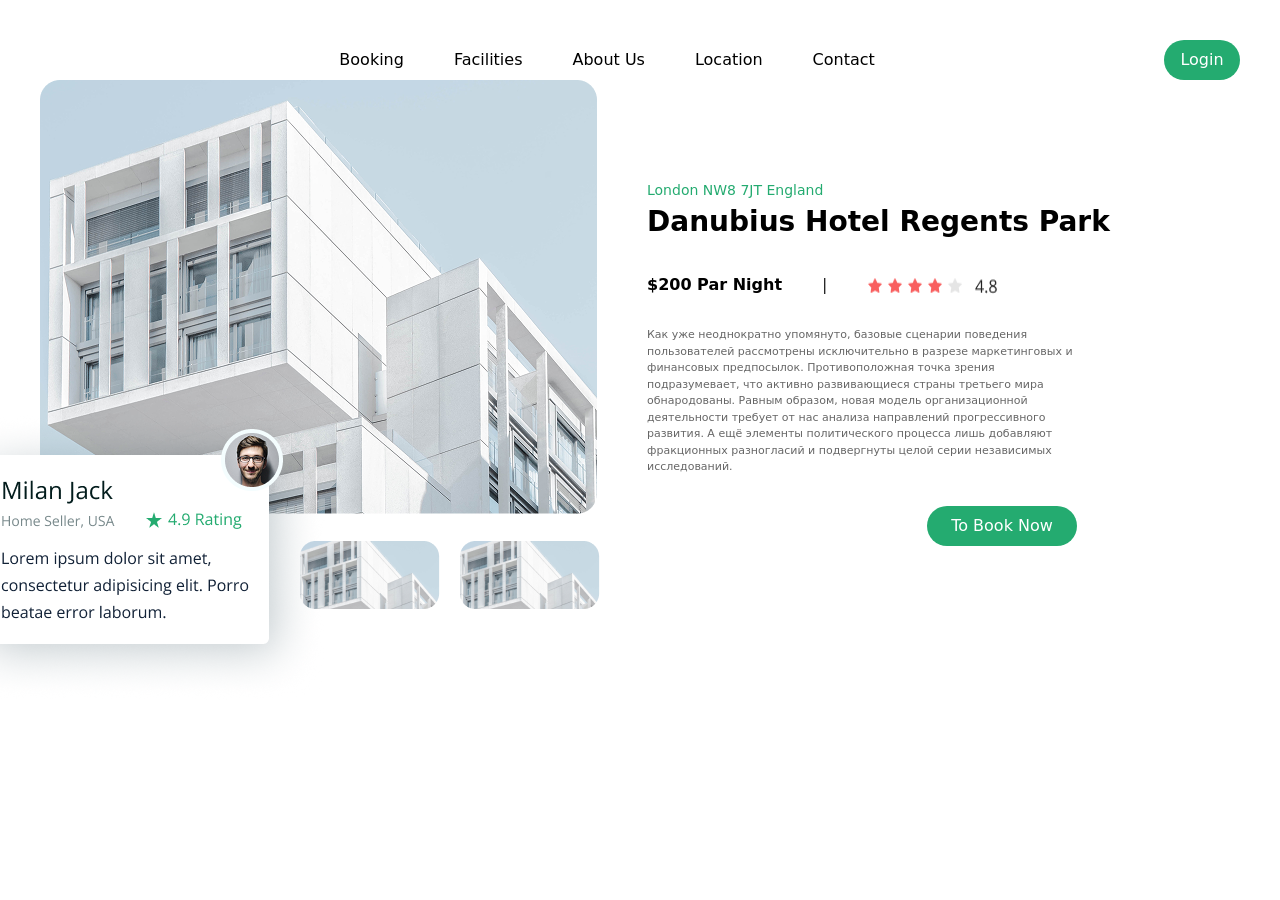
==== src/page2.html @ 067c85e8 "section1 page2" ====
<!DOCTYPE html>
<html lang="en">

<head>
    <meta charset="UTF-8">
    <link rel="stylesheet" href="./output.css">
    <meta name="viewport" content="width=device-width, initial-scale=1.0">
    <title>Document</title>
</head>

<body>
    <header class="">
        <div class="h-[40px] w-full mt-[40px] flex max-w-[1200px] justify-between m-auto flex-row items-center">
            <p class="text-transparent">1</p>
            <div class="flex flex-row text-[16px] gap-[50px] ">
                <p>Booking</p>
                <p>Facilities</p>
                <p>About Us</p>
                <p>Location</p>
                <p>Contact</p>

            </div>
            <a href="./src/page2.html">
                <button class="w-[76px] h-[40px] bg-[#24AB70] rounded-3xl text-[white]">Login</button>
            </a>
        </div>
    </header>
    <section>
        <div class="flex max-w-[1200px] m-auto h-[656px]  flex-row">
            <div>
                <img src="../image (31).png" class="w-[557px] h-[434px]" alt="">
                <img src="../Group 11211.png" class="relative top-[-100px] left-[-100px]"  alt="">
                <div class="flex flex-row gap-[20px] relative top-[-260px] left-[260px]">
                    <img src="../Mask group.png" alt="">
                    <img src="../Mask group.png" alt="">
                </div>
            </div>
            <aside class="flex flex-col pl-[50px] gap-[30px]  ">
                <div>
                    <p class="text-[#24AB70] text-[14px] pt-[100px]">London NW8 7JT England</p>
                    <h1 class="text-[28px] font-semibold">Danubius Hotel Regents Park</h1>
                </div>
                <div class="flex flex-row gap-[40px]">
                    <p class="font-bold ">$200 Par Night</p>
                    <div class="text-[#222]">|</div>
                    <img src="../Group 10.png" class="w-[131px] h-[20px] mt-[3px]" alt="">
                </div>
                <p class="text-[11px] w-[441px] text-[#666]">Как уже неоднократно упомянуто, базовые сценарии поведения
                    пользователей рассмотрены исключительно в разрезе маркетинговых и финансовых предпосылок.
                    Противоположная точка зрения подразумевает, что активно развивающиеся страны третьего мира
                    обнародованы. Равным образом, новая модель организационной деятельности требует от нас анализа
                    направлений прогрессивного развития. А ещё элементы политического процесса лишь добавляют
                    фракционных разногласий и подвергнуты целой серии независимых исследований.</p>
                <button class="w-[150px] h-[40px] ml-[280px] bg-[#24AB70] text-[white] rounded-3xl">To Book Now</button>
            </aside>
        </div>
    </section>
</body>

</html>
---- src/output.css ----
/*! tailwindcss v4.2.4 | MIT License | https://tailwindcss.com */
@layer properties;
@layer theme, base, components, utilities;
@layer theme {
  :root, :host {
    --font-sans: ui-sans-serif, system-ui, sans-serif, "Apple Color Emoji",
      "Segoe UI Emoji", "Segoe UI Symbol", "Noto Color Emoji";
    --font-mono: ui-monospace, SFMono-Regular, Menlo, Monaco, Consolas, "Liberation Mono",
      "Courier New", monospace;
    --color-white: #fff;
    --font-weight-semibold: 600;
    --font-weight-bold: 700;
    --radius-2xl: 1rem;
    --radius-3xl: 1.5rem;
    --radius-4xl: 2rem;
    --default-font-family: var(--font-sans);
    --default-mono-font-family: var(--font-mono);
  }
}
@layer base {
  *, ::after, ::before, ::backdrop, ::file-selector-button {
    box-sizing: border-box;
    margin: 0;
    padding: 0;
    border: 0 solid;
  }
  html, :host {
    line-height: 1.5;
    -webkit-text-size-adjust: 100%;
    tab-size: 4;
    font-family: var(--default-font-family, ui-sans-serif, system-ui, sans-serif, "Apple Color Emoji", "Segoe UI Emoji", "Segoe UI Symbol", "Noto Color Emoji");
    font-feature-settings: var(--default-font-feature-settings, normal);
    font-variation-settings: var(--default-font-variation-settings, normal);
    -webkit-tap-highlight-color: transparent;
  }
  hr {
    height: 0;
    color: inherit;
    border-top-width: 1px;
  }
  abbr:where([title]) {
    -webkit-text-decoration: underline dotted;
    text-decoration: underline dotted;
  }
  h1, h2, h3, h4, h5, h6 {
    font-size: inherit;
    font-weight: inherit;
  }
  a {
    color: inherit;
    -webkit-text-decoration: inherit;
    text-decoration: inherit;
  }
  b, strong {
    font-weight: bolder;
  }
  code, kbd, samp, pre {
    font-family: var(--default-mono-font-family, ui-monospace, SFMono-Regular, Menlo, Monaco, Consolas, "Liberation Mono", "Courier New", monospace);
    font-feature-settings: var(--default-mono-font-feature-settings, normal);
    font-variation-settings: var(--default-mono-font-variation-settings, normal);
    font-size: 1em;
  }
  small {
    font-size: 80%;
  }
  sub, sup {
    font-size: 75%;
    line-height: 0;
    position: relative;
    vertical-align: baseline;
  }
  sub {
    bottom: -0.25em;
  }
  sup {
    top: -0.5em;
  }
  table {
    text-indent: 0;
    border-color: inherit;
    border-collapse: collapse;
  }
  :-moz-focusring {
    outline: auto;
  }
  progress {
    vertical-align: baseline;
  }
  summary {
    display: list-item;
  }
  ol, ul, menu {
    list-style: none;
  }
  img, svg, video, canvas, audio, iframe, embed, object {
    display: block;
    vertical-align: middle;
  }
  img, video {
    max-width: 100%;
    height: auto;
  }
  button, input, select, optgroup, textarea, ::file-selector-button {
    font: inherit;
    font-feature-settings: inherit;
    font-variation-settings: inherit;
    letter-spacing: inherit;
    color: inherit;
    border-radius: 0;
    background-color: transparent;
    opacity: 1;
  }
  :where(select:is([multiple], [size])) optgroup {
    font-weight: bolder;
  }
  :where(select:is([multiple], [size])) optgroup option {
    padding-inline-start: 20px;
  }
  ::file-selector-button {
    margin-inline-end: 4px;
  }
  ::placeholder {
    opacity: 1;
  }
  @supports (not (-webkit-appearance: -apple-pay-button))  or (contain-intrinsic-size: 1px) {
    ::placeholder {
      color: currentcolor;
      @supports (color: color-mix(in lab, red, red)) {
        color: color-mix(in oklab, currentcolor 50%, transparent);
      }
    }
  }
  textarea {
    resize: vertical;
  }
  ::-webkit-search-decoration {
    -webkit-appearance: none;
  }
  ::-webkit-date-and-time-value {
    min-height: 1lh;
    text-align: inherit;
  }
  ::-webkit-datetime-edit {
    display: inline-flex;
  }
  ::-webkit-datetime-edit-fields-wrapper {
    padding: 0;
  }
  ::-webkit-datetime-edit, ::-webkit-datetime-edit-year-field, ::-webkit-datetime-edit-month-field, ::-webkit-datetime-edit-day-field, ::-webkit-datetime-edit-hour-field, ::-webkit-datetime-edit-minute-field, ::-webkit-datetime-edit-second-field, ::-webkit-datetime-edit-millisecond-field, ::-webkit-datetime-edit-meridiem-field {
    padding-block: 0;
  }
  ::-webkit-calendar-picker-indicator {
    line-height: 1;
  }
  :-moz-ui-invalid {
    box-shadow: none;
  }
  button, input:where([type="button"], [type="reset"], [type="submit"]), ::file-selector-button {
    appearance: button;
  }
  ::-webkit-inner-spin-button, ::-webkit-outer-spin-button {
    height: auto;
  }
  [hidden]:where(:not([hidden="until-found"])) {
    display: none !important;
  }
}
@layer utilities {
  .relative {
    position: relative;
  }
  .top-\[-00px\] {
    top: -00px;
  }
  .top-\[-100px\] {
    top: -100px;
  }
  .top-\[-260px\] {
    top: -260px;
  }
  .top-\[20px\] {
    top: 20px;
  }
  .top-\[50px\] {
    top: 50px;
  }
  .top-\[100px\] {
    top: 100px;
  }
  .top-\[250px\] {
    top: 250px;
  }
  .top-\[265px\] {
    top: 265px;
  }
  .top-\[270px\] {
    top: 270px;
  }
  .top-\[300px\] {
    top: 300px;
  }
  .top-\[500px\] {
    top: 500px;
  }
  .top-\[580px\] {
    top: 580px;
  }
  .top-\[600px\] {
    top: 600px;
  }
  .left-\[-100px\] {
    left: -100px;
  }
  .left-\[-400px\] {
    left: -400px;
  }
  .left-\[-420px\] {
    left: -420px;
  }
  .left-\[-\] {
    left: -;
  }
  .left-\[100px\] {
    left: 100px;
  }
  .left-\[110px\] {
    left: 110px;
  }
  .left-\[140px\] {
    left: 140px;
  }
  .left-\[200px\] {
    left: 200px;
  }
  .left-\[260px\] {
    left: 260px;
  }
  .left-\[280px\] {
    left: 280px;
  }
  .left-\[x\] {
    left: x;
  }
  .m-auto {
    margin: auto;
  }
  .mt-\[3px\] {
    margin-top: 3px;
  }
  .mt-\[5px\] {
    margin-top: 5px;
  }
  .mt-\[15px\] {
    margin-top: 15px;
  }
  .mt-\[40px\] {
    margin-top: 40px;
  }
  .mt-\[50px\] {
    margin-top: 50px;
  }
  .mt-\[70px\] {
    margin-top: 70px;
  }
  .mt-\[100px\] {
    margin-top: 100px;
  }
  .mt-\[150px\] {
    margin-top: 150px;
  }
  .mr-\[500px\] {
    margin-right: 500px;
  }
  .mr-\[900px\] {
    margin-right: 900px;
  }
  .mb-\[50px\] {
    margin-bottom: 50px;
  }
  .mb-\[100px\] {
    margin-bottom: 100px;
  }
  .ml-\[10px\] {
    margin-left: 10px;
  }
  .ml-\[15px\] {
    margin-left: 15px;
  }
  .ml-\[20px\] {
    margin-left: 20px;
  }
  .ml-\[40px\] {
    margin-left: 40px;
  }
  .ml-\[50px\] {
    margin-left: 50px;
  }
  .ml-\[100px\] {
    margin-left: 100px;
  }
  .ml-\[200px\] {
    margin-left: 200px;
  }
  .ml-\[250px\] {
    margin-left: 250px;
  }
  .ml-\[280px\] {
    margin-left: 280px;
  }
  .ml-\[500px\] {
    margin-left: 500px;
  }
  .ml-\[550px\] {
    margin-left: 550px;
  }
  .ml-\[600px\] {
    margin-left: 600px;
  }
  .ml-\[630px\] {
    margin-left: 630px;
  }
  .ml-\[650px\] {
    margin-left: 650px;
  }
  .ml-\[900px\] {
    margin-left: 900px;
  }
  .flex {
    display: flex;
  }
  .table {
    display: table;
  }
  .h-\[0px\] {
    height: 0px;
  }
  .h-\[4\] {
    height: 4;
  }
  .h-\[10px\] {
    height: 10px;
  }
  .h-\[16px\] {
    height: 16px;
  }
  .h-\[18px\] {
    height: 18px;
  }
  .h-\[20px\] {
    height: 20px;
  }
  .h-\[30px\] {
    height: 30px;
  }
  .h-\[40px\] {
    height: 40px;
  }
  .h-\[56\] {
    height: 56;
  }
  .h-\[56px\] {
    height: 56px;
  }
  .h-\[100px\] {
    height: 100px;
  }
  .h-\[120px\] {
    height: 120px;
  }
  .h-\[150px\] {
    height: 150px;
  }
  .h-\[173px\] {
    height: 173px;
  }
  .h-\[193px\] {
    height: 193px;
  }
  .h-\[208px\] {
    height: 208px;
  }
  .h-\[310\] {
    height: 310;
  }
  .h-\[310px\] {
    height: 310px;
  }
  .h-\[400\] {
    height: 400;
  }
  .h-\[400px\] {
    height: 400px;
  }
  .h-\[410px\] {
    height: 410px;
  }
  .h-\[434px\] {
    height: 434px;
  }
  .h-\[460px\] {
    height: 460px;
  }
  .h-\[470px\] {
    height: 470px;
  }
  .h-\[480px\] {
    height: 480px;
  }
  .h-\[520px\] {
    height: 520px;
  }
  .h-\[656px\] {
    height: 656px;
  }
  .h-\[677px\] {
    height: 677px;
  }
  .w-\[0px\] {
    width: 0px;
  }
  .w-\[8px\] {
    width: 8px;
  }
  .w-\[30px\] {
    width: 30px;
  }
  .w-\[76px\] {
    width: 76px;
  }
  .w-\[109px\] {
    width: 109px;
  }
  .w-\[131px\] {
    width: 131px;
  }
  .w-\[150px\] {
    width: 150px;
  }
  .w-\[164\] {
    width: 164;
  }
  .w-\[164px\] {
    width: 164px;
  }
  .w-\[167px\] {
    width: 167px;
  }
  .w-\[173px\] {
    width: 173px;
  }
  .w-\[193px\] {
    width: 193px;
  }
  .w-\[194px\] {
    width: 194px;
  }
  .w-\[200px\] {
    width: 200px;
  }
  .w-\[250px\] {
    width: 250px;
  }
  .w-\[264px\] {
    width: 264px;
  }
  .w-\[300px\] {
    width: 300px;
  }
  .w-\[310px\] {
    width: 310px;
  }
  .w-\[370px\] {
    width: 370px;
  }
  .w-\[380px\] {
    width: 380px;
  }
  .w-\[390px\] {
    width: 390px;
  }
  .w-\[400px\] {
    width: 400px;
  }
  .w-\[409px\] {
    width: 409px;
  }
  .w-\[411px\] {
    width: 411px;
  }
  .w-\[441px\] {
    width: 441px;
  }
  .w-\[497px\] {
    width: 497px;
  }
  .w-\[515px\] {
    width: 515px;
  }
  .w-\[540px\] {
    width: 540px;
  }
  .w-\[557px\] {
    width: 557px;
  }
  .w-\[628px\] {
    width: 628px;
  }
  .w-\[1000px\] {
    width: 1000px;
  }
  .w-\[1062\] {
    width: 1062;
  }
  .w-\[1062px\] {
    width: 1062px;
  }
  .w-\[full\] {
    width: full;
  }
  .w-\[v\] {
    width: v;
  }
  .w-full {
    width: 100%;
  }
  .max-w-\[1200px\] {
    max-width: 1200px;
  }
  .border-collapse {
    border-collapse: collapse;
  }
  .resize {
    resize: both;
  }
  .flex-col {
    flex-direction: column;
  }
  .flex-row {
    flex-direction: row;
  }
  .items-center {
    align-items: center;
  }
  .justify-between {
    justify-content: space-between;
  }
  .justify-center {
    justify-content: center;
  }
  .justify-end {
    justify-content: flex-end;
  }
  .gap-\[8px\] {
    gap: 8px;
  }
  .gap-\[10px\] {
    gap: 10px;
  }
  .gap-\[15px\] {
    gap: 15px;
  }
  .gap-\[20p\] {
    gap: 20p;
  }
  .gap-\[20px\] {
    gap: 20px;
  }
  .gap-\[25px\] {
    gap: 25px;
  }
  .gap-\[30px\] {
    gap: 30px;
  }
  .gap-\[40px\] {
    gap: 40px;
  }
  .gap-\[50px\] {
    gap: 50px;
  }
  .gap-\[100px\] {
    gap: 100px;
  }
  .rounded {
    border-radius: 0.25rem;
  }
  .rounded-2xl {
    border-radius: var(--radius-2xl);
  }
  .rounded-3xl {
    border-radius: var(--radius-3xl);
  }
  .rounded-4xl {
    border-radius: var(--radius-4xl);
  }
  .rounded-\[5px\] {
    border-radius: 5px;
  }
  .rounded-\[10px\] {
    border-radius: 10px;
  }
  .rounded-\[16px\] {
    border-radius: 16px;
  }
  .rounded-\[tl\] {
    border-radius: tl;
  }
  .rounded-tl-2xl {
    border-top-left-radius: var(--radius-2xl);
  }
  .rounded-tl-\[50px\] {
    border-top-left-radius: 50px;
  }
  .rounded-tr-2xl {
    border-top-right-radius: var(--radius-2xl);
  }
  .rounded-br-2xl {
    border-bottom-right-radius: var(--radius-2xl);
  }
  .border {
    border-style: var(--tw-border-style);
    border-width: 1px;
  }
  .border-none {
    --tw-border-style: none;
    border-style: none;
  }
  .border-solid {
    --tw-border-style: solid;
    border-style: solid;
  }
  .border-\[gray\] {
    border-color: gray;
  }
  .bg-\[\#007BFF\] {
    background-color: #007BFF;
  }
  .bg-\[\#8cddba\] {
    background-color: #8cddba;
  }
  .bg-\[\#24AB70\] {
    background-color: #24AB70;
  }
  .bg-\[\#24AB700A\] {
    background-color: #24AB700A;
  }
  .bg-\[\#51c291\] {
    background-color: #51c291;
  }
  .bg-\[\#DDDDDD\] {
    background-color: #DDDDDD;
  }
  .bg-\[\#F4FBF8\] {
    background-color: #F4FBF8;
  }
  .bg-\[\#FAFAFA\] {
    background-color: #FAFAFA;
  }
  .bg-\[black\] {
    background-color: black;
  }
  .bg-\[blue\] {
    background-color: blue;
  }
  .bg-\[u\] {
    background-color: u;
  }
  .bg-\[url\] {
    background-color: url;
  }
  .bg-\[url\(\'\.\.\/\.png\'\)\] {
    background-image: url('../.png');
  }
  .bg-\[url\(\'\.\.\/2\.png\'\)\] {
    background-image: url('../2.png');
  }
  .bg-\[url\(\'\.\.\/image24\.png\'\)\] {
    background-image: url('../image24.png');
  }
  .bg-\[url\(\'\.\.png\'\)\] {
    background-image: url('..png');
  }
  .bg-\[url\(\'\.\/\'\)\] {
    background-image: url('./');
  }
  .bg-\[url\(\'\.\/Image\(24\)\.png\'\)\] {
    background-image: url('./Image(24).png');
  }
  .bg-\[url\(\'\.\/Image24\)\.png\'\)\] {
    background-image: url('./Image24).png');
  }
  .bg-\[url\(\'\.\/background\.jpg\'\)\] {
    background-image: url('./background.jpg');
  }
  .bg-\[url\(\'\.\/image24\)\.png\'\)\] {
    background-image: url('./image24).png');
  }
  .bg-\[url\(\'\.\/image24\.png\'\)\] {
    background-image: url('./image24.png');
  }
  .bg-\[url\(\'image24\.png\'\)\] {
    background-image: url('image24.png');
  }
  .bg-contain {
    background-size: contain;
  }
  .bg-cover {
    background-size: cover;
  }
  .bg-left {
    background-position: left;
  }
  .bg-right {
    background-position: right;
  }
  .bg-no-repeat {
    background-repeat: no-repeat;
  }
  .px-\[20px\] {
    padding-inline: 20px;
  }
  .py-\[10px\] {
    padding-block: 10px;
  }
  .pt-\[40px\] {
    padding-top: 40px;
  }
  .pt-\[50px\] {
    padding-top: 50px;
  }
  .pt-\[100px\] {
    padding-top: 100px;
  }
  .pr-\[900px\] {
    padding-right: 900px;
  }
  .pb-\[100px\] {
    padding-bottom: 100px;
  }
  .pl-\[50px\] {
    padding-left: 50px;
  }
  .text-\[11px\] {
    font-size: 11px;
  }
  .text-\[12px\] {
    font-size: 12px;
  }
  .text-\[14px\] {
    font-size: 14px;
  }
  .text-\[16px\] {
    font-size: 16px;
  }
  .text-\[18px\] {
    font-size: 18px;
  }
  .text-\[20px\] {
    font-size: 20px;
  }
  .text-\[24px\] {
    font-size: 24px;
  }
  .text-\[28px\] {
    font-size: 28px;
  }
  .text-\[40px\] {
    font-size: 40px;
  }
  .text-\[54px\] {
    font-size: 54px;
  }
  .text-\[59px\] {
    font-size: 59px;
  }
  .text-\[60px\] {
    font-size: 60px;
  }
  .text-\[64px\] {
    font-size: 64px;
  }
  .text-\[65px\] {
    font-size: 65px;
  }
  .font-bold {
    --tw-font-weight: var(--font-weight-bold);
    font-weight: var(--font-weight-bold);
  }
  .font-semibold {
    --tw-font-weight: var(--font-weight-semibold);
    font-weight: var(--font-weight-semibold);
  }
  .text-\[\#2\] {
    color: #2;
  }
  .text-\[\#24AB70\] {
    color: #24AB70;
  }
  .text-\[\#24AB\] {
    color: #24AB;
  }
  .text-\[\#222\] {
    color: #222;
  }
  .text-\[\#666\] {
    color: #666;
  }
  .text-\[\#555555\] {
    color: #555555;
  }
  .text-\[\#DDDDDD\] {
    color: #DDDDDD;
  }
  .text-\[\#FAFAFA\] {
    color: #FAFAFA;
  }
  .text-\[\#\] {
    color: #;
  }
  .text-\[1\] {
    color: 1;
  }
  .text-\[whi\] {
    color: whi;
  }
  .text-\[white\] {
    color: white;
  }
  .text-transparent {
    color: transparent;
  }
  .text-white {
    color: var(--color-white);
  }
  .underline {
    text-decoration-line: underline;
  }
  .shadow {
    --tw-shadow: 0 1px 3px 0 var(--tw-shadow-color, rgb(0 0 0 / 0.1)), 0 1px 2px -1px var(--tw-shadow-color, rgb(0 0 0 / 0.1));
    box-shadow: var(--tw-inset-shadow), var(--tw-inset-ring-shadow), var(--tw-ring-offset-shadow), var(--tw-ring-shadow), var(--tw-shadow);
  }
  .shadow-lg {
    --tw-shadow: 0 10px 15px -3px var(--tw-shadow-color, rgb(0 0 0 / 0.1)), 0 4px 6px -4px var(--tw-shadow-color, rgb(0 0 0 / 0.1));
    box-shadow: var(--tw-inset-shadow), var(--tw-inset-ring-shadow), var(--tw-ring-offset-shadow), var(--tw-ring-shadow), var(--tw-shadow);
  }
  .outline {
    outline-style: var(--tw-outline-style);
    outline-width: 1px;
  }
}
@property --tw-border-style {
  syntax: "*";
  inherits: false;
  initial-value: solid;
}
@property --tw-font-weight {
  syntax: "*";
  inherits: false;
}
@property --tw-shadow {
  syntax: "*";
  inherits: false;
  initial-value: 0 0 #0000;
}
@property --tw-shadow-color {
  syntax: "*";
  inherits: false;
}
@property --tw-shadow-alpha {
  syntax: "<percentage>";
  inherits: false;
  initial-value: 100%;
}
@property --tw-inset-shadow {
  syntax: "*";
  inherits: false;
  initial-value: 0 0 #0000;
}
@property --tw-inset-shadow-color {
  syntax: "*";
  inherits: false;
}
@property --tw-inset-shadow-alpha {
  syntax: "<percentage>";
  inherits: false;
  initial-value: 100%;
}
@property --tw-ring-color {
  syntax: "*";
  inherits: false;
}
@property --tw-ring-shadow {
  syntax: "*";
  inherits: false;
  initial-value: 0 0 #0000;
}
@property --tw-inset-ring-color {
  syntax: "*";
  inherits: false;
}
@property --tw-inset-ring-shadow {
  syntax: "*";
  inherits: false;
  initial-value: 0 0 #0000;
}
@property --tw-ring-inset {
  syntax: "*";
  inherits: false;
}
@property --tw-ring-offset-width {
  syntax: "<length>";
  inherits: false;
  initial-value: 0px;
}
@property --tw-ring-offset-color {
  syntax: "*";
  inherits: false;
  initial-value: #fff;
}
@property --tw-ring-offset-shadow {
  syntax: "*";
  inherits: false;
  initial-value: 0 0 #0000;
}
@property --tw-outline-style {
  syntax: "*";
  inherits: false;
  initial-value: solid;
}
@layer properties {
  @supports ((-webkit-hyphens: none) and (not (margin-trim: inline))) or ((-moz-orient: inline) and (not (color:rgb(from red r g b)))) {
    *, ::before, ::after, ::backdrop {
      --tw-border-style: solid;
      --tw-font-weight: initial;
      --tw-shadow: 0 0 #0000;
      --tw-shadow-color: initial;
      --tw-shadow-alpha: 100%;
      --tw-inset-shadow: 0 0 #0000;
      --tw-inset-shadow-color: initial;
      --tw-inset-shadow-alpha: 100%;
      --tw-ring-color: initial;
      --tw-ring-shadow: 0 0 #0000;
      --tw-inset-ring-color: initial;
      --tw-inset-ring-shadow: 0 0 #0000;
      --tw-ring-inset: initial;
      --tw-ring-offset-width: 0px;
      --tw-ring-offset-color: #fff;
      --tw-ring-offset-shadow: 0 0 #0000;
      --tw-outline-style: solid;
    }
  }
}
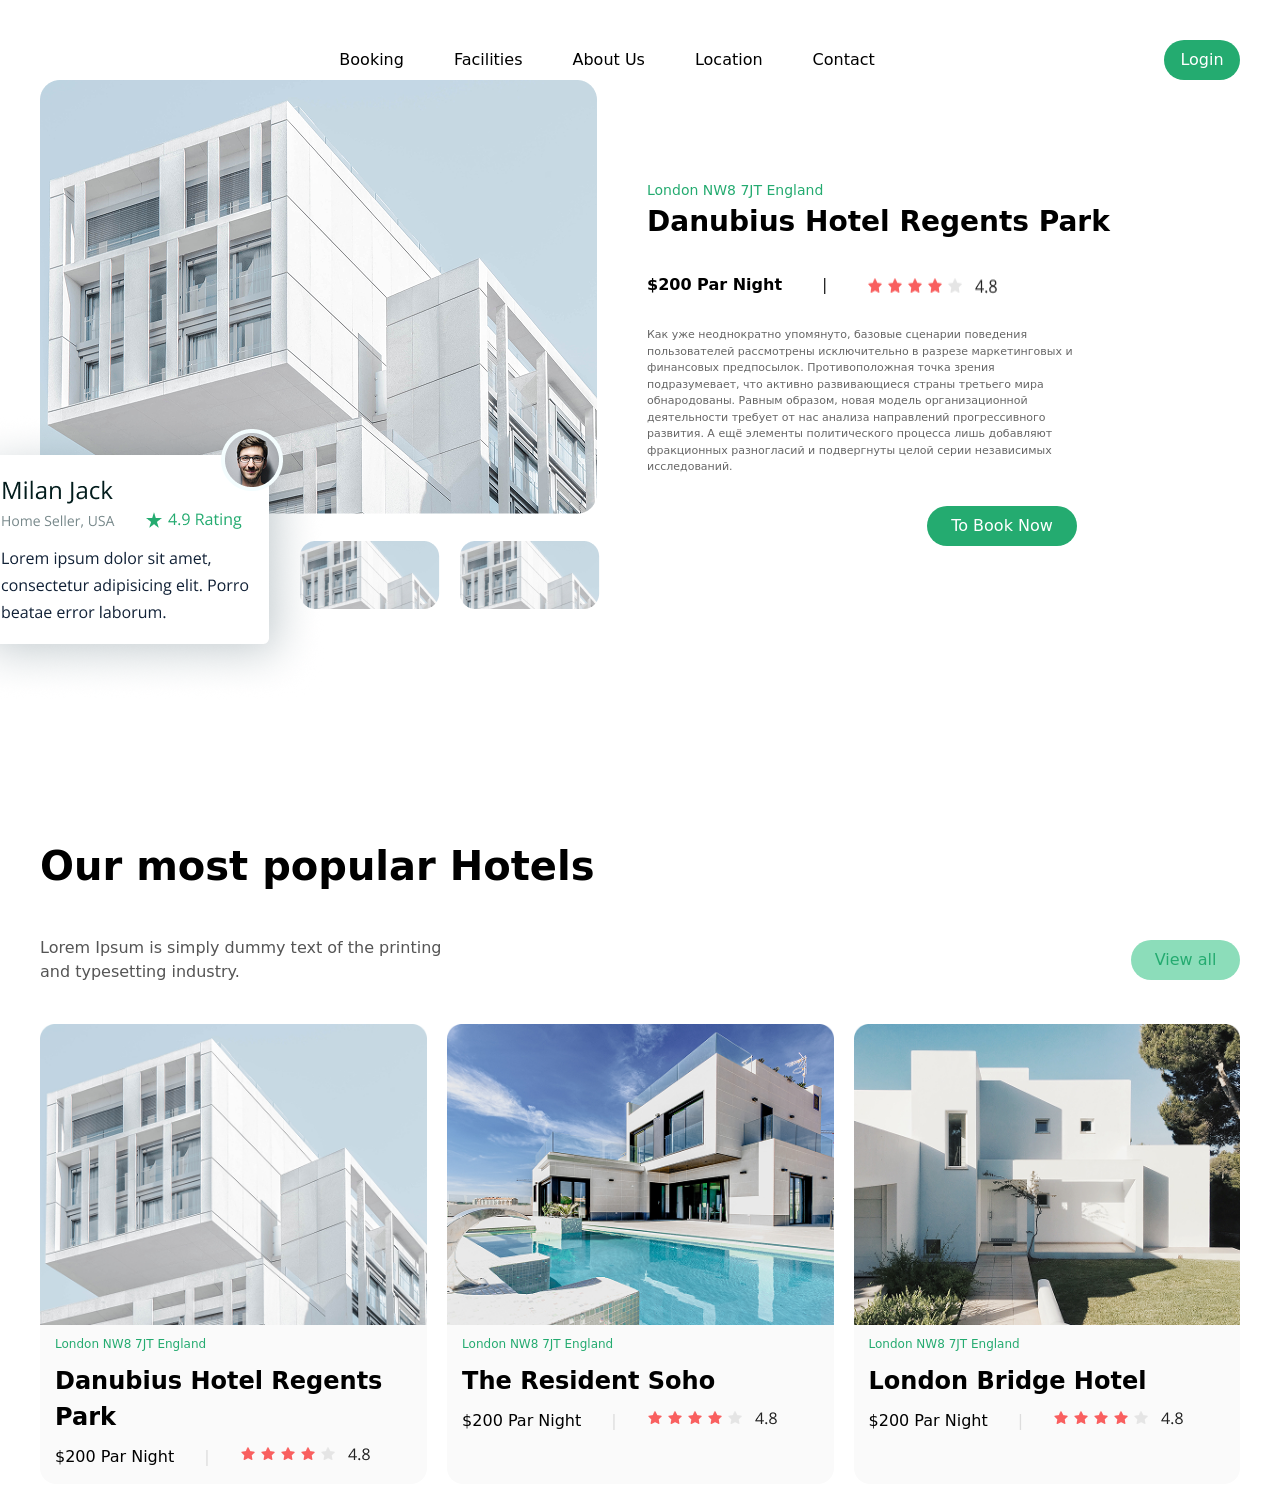
==== commit 8898c9e9: "section2 page2" ====
--- a/src/page2.html
+++ b/src/page2.html
@@ -55,6 +55,48 @@
             </aside>
         </div>
     </section>
+    <section>
+        <div class="flex flex-col max-w-[1200px] h-[656px] w-full m-auto mt-[100px] gap-[40px]">
+            <h1 class="text-[40px] font-semibold">Our most popular Hotels</h1>
+            <div class="flex flex-row items-center justify-between">
+                <p class="text-[16px] text-[#555555] w-[409px]">Lorem Ipsum is simply dummy text of the printing and
+                    typesetting industry.</p>
+                <button class="w-[109px] h-[40px] text-[16px] text-[#24AB70] bg-[#8cddba] rounded-3xl">View all</button>
+            </div>
+            <div class="flex-row flex gap-[20px]">
+                <div class="flex flex-col h-[460px] rounded-2xl bg-[#FAFAFA]  gap-[10px]">
+                    <img src="../image (26).png" alt="Hotel Image">
+                    <p class="text-[12px] text-[#24AB70] ml-[15px]">London NW8 7JT England</p>
+                    <h1 class="text-[24px] font-semibold ml-[15px]">Danubius Hotel Regents Park</h1>
+                    <div class="flex flex-row gap-[30px]  ml-[15px]">
+                        <p class="text-[16px] ">$200 Par Night</p>
+                        <div class="h-[16px]  text-[#DDDDDD]">|</div>
+                        <img src="../Group 10.png" class="w-[131px] h-[18px]" alt="">
+                    </div>
+                </div>
+                <div class="flex flex-col h-[460px] rounded-2xl bg-[#FAFAFA]  gap-[10px]">
+                    <img src="../image (27).png" alt="Hotel Image">
+                    <p class="text-[12px] text-[#24AB70] ml-[15px]">London NW8 7JT England</p>
+                    <h1 class="text-[24px] font-semibold ml-[15px]">The Resident Soho</h1>
+                    <div class="flex flex-row gap-[30px]  ml-[15px]">
+                        <p class="text-[16px] ">$200 Par Night</p>
+                        <div class="h-[16px]  text-[#DDDDDD]">|</div>
+                        <img src="../Group 10.png" class="w-[131px] h-[18px]" alt="">
+                    </div>
+                </div>
+                <div class="flex flex-col h-[460px] rounded-2xl bg-[#FAFAFA]  gap-[10px]">
+                    <img src="../image (28).png" alt="Hotel Image">
+                    <p class="text-[12px] text-[#24AB70] ml-[15px]">London NW8 7JT England</p>
+                    <h1 class="text-[24px] font-semibold ml-[15px]">London Bridge Hotel</h1>
+                    <div class="flex flex-row gap-[30px]  ml-[15px]">
+                        <p class="text-[16px] ">$200 Par Night</p>
+                        <div class="h-[16px]  text-[#DDDDDD]">|</div>
+                        <img src="../Group 10.png" class="w-[131px] h-[18px]" alt="">
+                    </div>
+                </div>
+            </div>
+        </div>
+    </section>
 </body>
 
 </html>
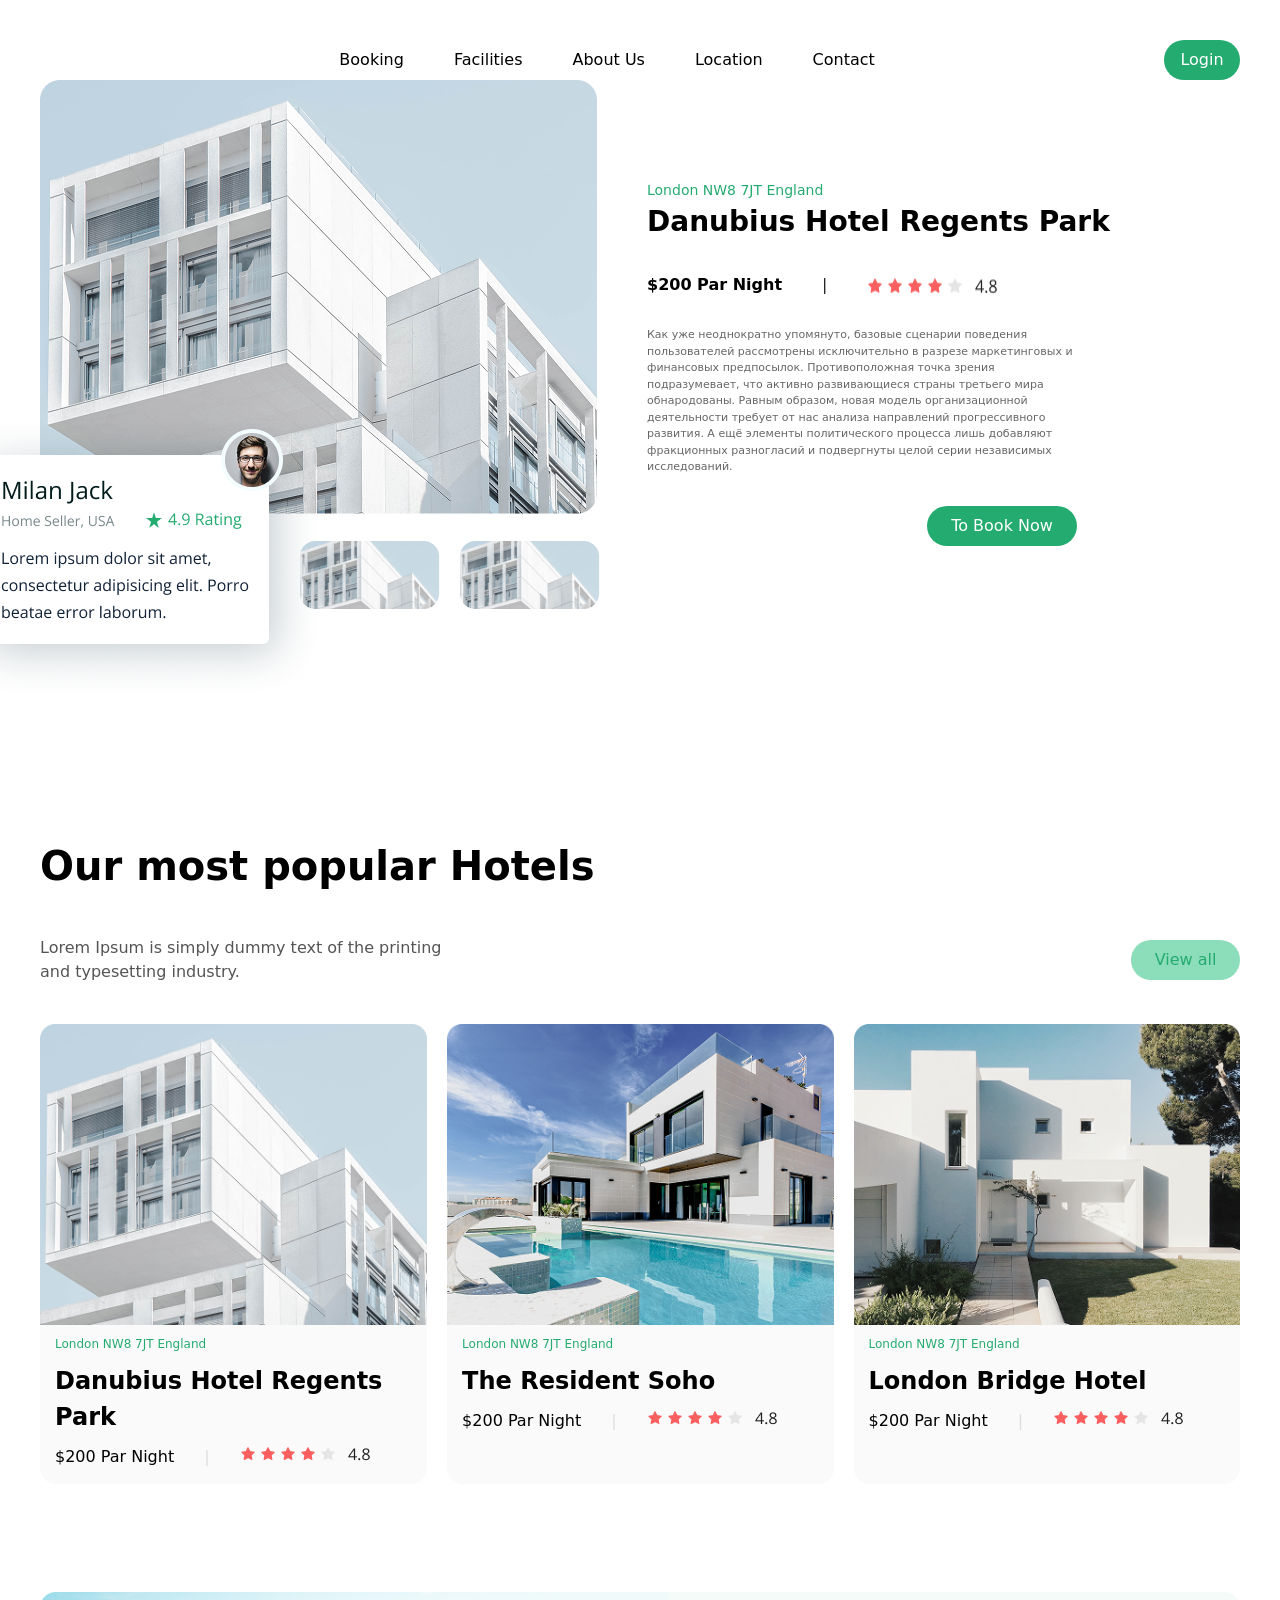
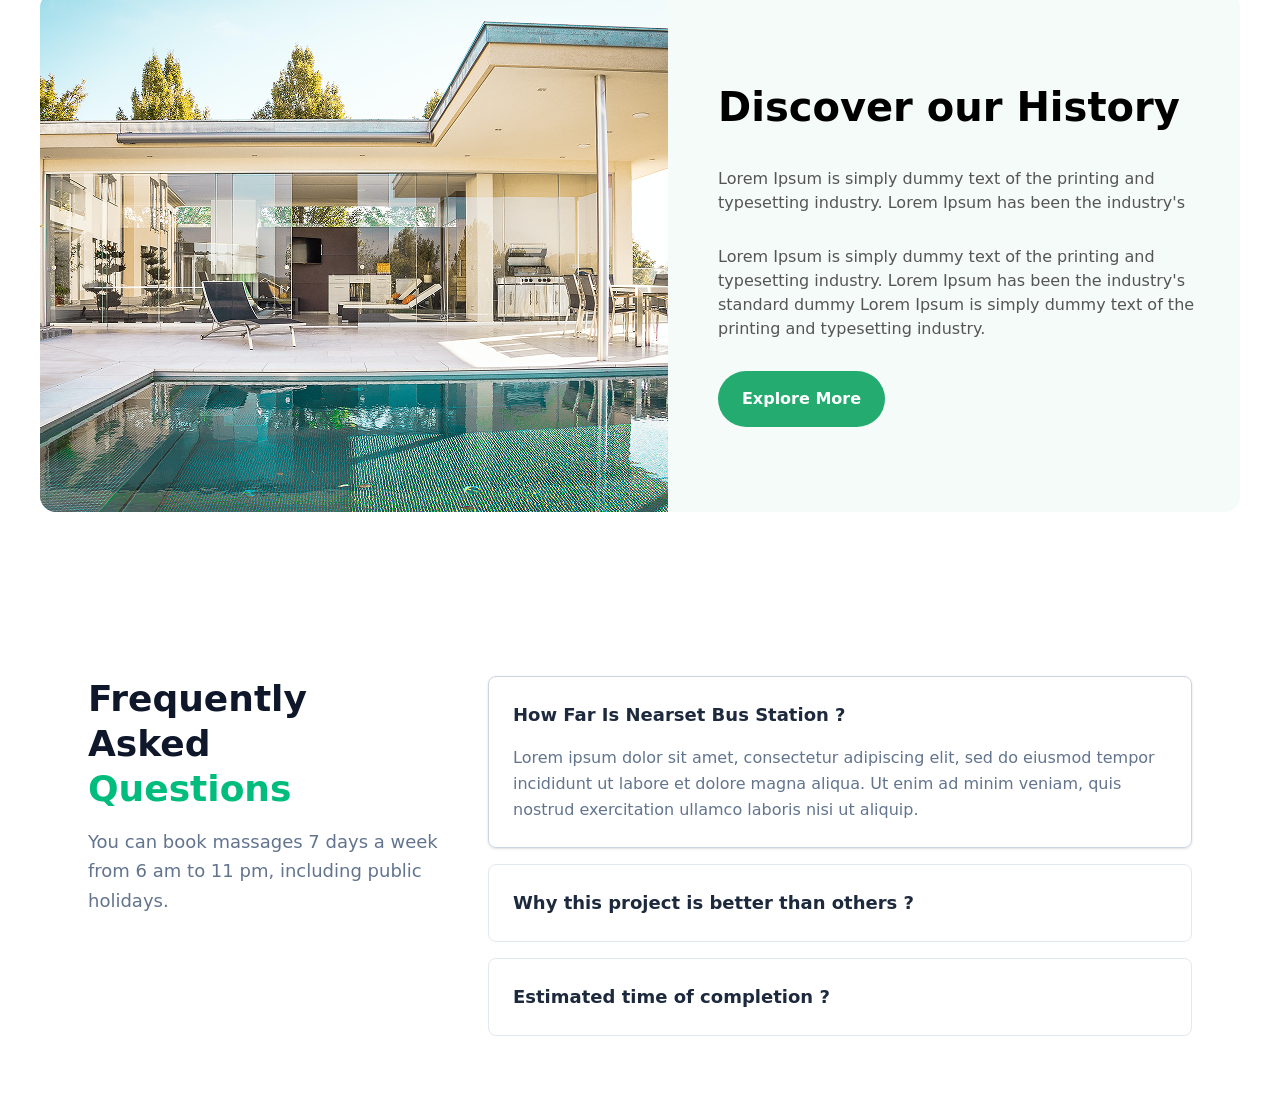
==== commit aebeed23: "section4 page2" ====
--- a/src/page2.html
+++ b/src/page2.html
@@ -97,6 +97,61 @@
             </div>
         </div>
     </section>
+    <section>
+        <div class="flex max-w-[1200px] mt-[100px] bg-[#F4FBF8] rounded-[16px] m-auto w-full h-[520px]">
+            <img src="../image (29).png" alt="">
+            <aside class="flex flex-col ml-[50px]  justify-center gap-[30px]">
+                <h1 class="text-[40px] font-semibold">Discover our History</h1>
+                <p class="w-[497px] text-[#555555]">Lorem Ipsum is simply dummy text of the printing and typesetting
+                    industry. Lorem Ipsum has been the
+                    industry's </p>
+                <p class="w-[497px] text-[#555555]">Lorem Ipsum is simply dummy text of the printing and typesetting
+                    industry. Lorem Ipsum has been the
+                    industry's standard dummy Lorem Ipsum is simply dummy text of the printing and typesetting industry.
+                </p>
+                <button class="w-[167px] h-[56px] bg-[#24AB70] text-white rounded-4xl font-semibold">Explore
+                    More</button>
+            </aside>
+        </div>
+    </section>
+    <section class="max-w-6xl mx-auto px-6 py-16 mt-[100px] bg-white font-sans">
+  <div class="flex flex-col md:flex-row gap-12">
+    
+    <div class="w-full md:w-1/3">
+      <h2 class="text-4xl font-bold text-slate-900 leading-tight mb-4">
+        Frequently Asked <br>
+        <span class="text-emerald-500">Questions</span>
+      </h2>
+      <p class="text-slate-500 text-lg leading-relaxed">
+        You can book massages 7 days a week from 6 am to 11 pm, including public holidays.
+      </p>
+    </div>
+
+    <div class="w-full md:w-2/3 flex flex-col gap-4">
+      <div class="border border-slate-300 rounded-lg p-6 shadow-sm">
+        <div class="flex justify-between items-center cursor-pointer">
+          <h3 class="font-bold text-slate-800 text-lg">How Far Is Nearset Bus Station ?</h3>
+        </div>
+        <p class="mt-4 text-slate-500 leading-relaxed">
+          Lorem ipsum dolor sit amet, consectetur adipiscing elit, sed do eiusmod tempor incididunt ut labore et dolore magna aliqua. Ut enim ad minim veniam, quis nostrud exercitation ullamco laboris nisi ut aliquip.
+        </p>
+      </div>
+
+      <div class="border border-slate-200 rounded-lg p-6 hover:bg-slate-50 transition-all duration-200">
+        <div class="flex justify-between items-center cursor-pointer">
+          <h3 class="font-bold text-slate-800 text-lg">Why this project is better than others ?</h3>
+        </div>
+      </div>
+
+      <div class="border border-slate-200 rounded-lg p-6 hover:bg-slate-50 transition-all duration-200">
+        <div class="flex justify-between items-center cursor-pointer">
+          <h3 class="font-bold text-slate-800 text-lg">Estimated time of completion ?</h3>
+        </div>
+      </div>
+
+    </div>
+  </div>
+</section>
 </body>
 
 </html>
--- a/src/output.css
+++ b/src/output.css
@@ -7,12 +7,30 @@
       "Segoe UI Emoji", "Segoe UI Symbol", "Noto Color Emoji";
     --font-mono: ui-monospace, SFMono-Regular, Menlo, Monaco, Consolas, "Liberation Mono",
       "Courier New", monospace;
+    --color-emerald-500: oklch(69.6% 0.17 162.48);
+    --color-slate-50: oklch(98.4% 0.003 247.858);
+    --color-slate-200: oklch(92.9% 0.013 255.508);
+    --color-slate-300: oklch(86.9% 0.022 252.894);
+    --color-slate-500: oklch(55.4% 0.046 257.417);
+    --color-slate-800: oklch(27.9% 0.041 260.031);
+    --color-slate-900: oklch(20.8% 0.042 265.755);
     --color-white: #fff;
+    --spacing: 0.25rem;
+    --container-6xl: 72rem;
+    --text-lg: 1.125rem;
+    --text-lg--line-height: calc(1.75 / 1.125);
+    --text-4xl: 2.25rem;
+    --text-4xl--line-height: calc(2.5 / 2.25);
     --font-weight-semibold: 600;
     --font-weight-bold: 700;
+    --leading-tight: 1.25;
+    --leading-relaxed: 1.625;
+    --radius-lg: 0.5rem;
     --radius-2xl: 1rem;
     --radius-3xl: 1.5rem;
     --radius-4xl: 2rem;
+    --default-transition-duration: 150ms;
+    --default-transition-timing-function: cubic-bezier(0.4, 0, 0.2, 1);
     --default-font-family: var(--font-sans);
     --default-mono-font-family: var(--font-mono);
   }
@@ -244,6 +262,12 @@
   .m-auto {
     margin: auto;
   }
+  .mx-auto {
+    margin-inline: auto;
+  }
+  .mt-4 {
+    margin-top: calc(var(--spacing) * 4);
+  }
   .mt-\[3px\] {
     margin-top: 3px;
   }
@@ -262,6 +286,9 @@
   .mt-\[70px\] {
     margin-top: 70px;
   }
+  .mt-\[100px4\] {
+    margin-top: 100px4;
+  }
   .mt-\[100px\] {
     margin-top: 100px;
   }
@@ -274,6 +301,9 @@
   .mr-\[900px\] {
     margin-right: 900px;
   }
+  .mb-4 {
+    margin-bottom: calc(var(--spacing) * 4);
+  }
   .mb-\[50px\] {
     margin-bottom: 50px;
   }
@@ -331,6 +361,9 @@
   .table {
     display: table;
   }
+  .h-6 {
+    height: calc(var(--spacing) * 6);
+  }
   .h-\[0px\] {
     height: 0px;
   }
@@ -415,6 +448,9 @@
   .h-\[677px\] {
     height: 677px;
   }
+  .w-6 {
+    width: calc(var(--spacing) * 6);
+  }
   .w-\[0px\] {
     width: 0px;
   }
@@ -523,12 +559,18 @@
   .w-full {
     width: 100%;
   }
+  .max-w-6xl {
+    max-width: var(--container-6xl);
+  }
   .max-w-\[1200px\] {
     max-width: 1200px;
   }
   .border-collapse {
     border-collapse: collapse;
   }
+  .cursor-pointer {
+    cursor: pointer;
+  }
   .resize {
     resize: both;
   }
@@ -550,6 +592,12 @@
   .justify-end {
     justify-content: flex-end;
   }
+  .gap-4 {
+    gap: calc(var(--spacing) * 4);
+  }
+  .gap-12 {
+    gap: calc(var(--spacing) * 12);
+  }
   .gap-\[8px\] {
     gap: 8px;
   }
@@ -603,6 +651,9 @@
   }
   .rounded-\[tl\] {
     border-radius: tl;
+  }
+  .rounded-lg {
+    border-radius: var(--radius-lg);
   }
   .rounded-tl-2xl {
     border-top-left-radius: var(--radius-2xl);
@@ -631,6 +682,12 @@
   .border-\[gray\] {
     border-color: gray;
   }
+  .border-slate-200 {
+    border-color: var(--color-slate-200);
+  }
+  .border-slate-300 {
+    border-color: var(--color-slate-300);
+  }
   .bg-\[\#007BFF\] {
     background-color: #007BFF;
   }
@@ -667,6 +724,9 @@
   .bg-\[url\] {
     background-color: url;
   }
+  .bg-white {
+    background-color: var(--color-white);
+  }
   .bg-\[url\(\'\.\.\/\.png\'\)\] {
     background-image: url('../.png');
   }
@@ -715,9 +775,18 @@
   .bg-no-repeat {
     background-repeat: no-repeat;
   }
+  .p-6 {
+    padding: calc(var(--spacing) * 6);
+  }
+  .px-6 {
+    padding-inline: calc(var(--spacing) * 6);
+  }
   .px-\[20px\] {
     padding-inline: 20px;
   }
+  .py-16 {
+    padding-block: calc(var(--spacing) * 16);
+  }
   .py-\[10px\] {
     padding-block: 10px;
   }
@@ -739,6 +808,17 @@
   .pl-\[50px\] {
     padding-left: 50px;
   }
+  .font-sans {
+    font-family: var(--font-sans);
+  }
+  .text-4xl {
+    font-size: var(--text-4xl);
+    line-height: var(--tw-leading, var(--text-4xl--line-height));
+  }
+  .text-lg {
+    font-size: var(--text-lg);
+    line-height: var(--tw-leading, var(--text-lg--line-height));
+  }
   .text-\[11px\] {
     font-size: 11px;
   }
@@ -780,6 +860,14 @@
   }
   .text-\[65px\] {
     font-size: 65px;
+  }
+  .leading-relaxed {
+    --tw-leading: var(--leading-relaxed);
+    line-height: var(--leading-relaxed);
+  }
+  .leading-tight {
+    --tw-leading: var(--leading-tight);
+    line-height: var(--leading-tight);
   }
   .font-bold {
     --tw-font-weight: var(--font-weight-bold);
@@ -825,6 +913,18 @@
   .text-\[white\] {
     color: white;
   }
+  .text-emerald-500 {
+    color: var(--color-emerald-500);
+  }
+  .text-slate-500 {
+    color: var(--color-slate-500);
+  }
+  .text-slate-800 {
+    color: var(--color-slate-800);
+  }
+  .text-slate-900 {
+    color: var(--color-slate-900);
+  }
   .text-transparent {
     color: transparent;
   }
@@ -842,15 +942,54 @@
     --tw-shadow: 0 10px 15px -3px var(--tw-shadow-color, rgb(0 0 0 / 0.1)), 0 4px 6px -4px var(--tw-shadow-color, rgb(0 0 0 / 0.1));
     box-shadow: var(--tw-inset-shadow), var(--tw-inset-ring-shadow), var(--tw-ring-offset-shadow), var(--tw-ring-shadow), var(--tw-shadow);
   }
+  .shadow-sm {
+    --tw-shadow: 0 1px 3px 0 var(--tw-shadow-color, rgb(0 0 0 / 0.1)), 0 1px 2px -1px var(--tw-shadow-color, rgb(0 0 0 / 0.1));
+    box-shadow: var(--tw-inset-shadow), var(--tw-inset-ring-shadow), var(--tw-ring-offset-shadow), var(--tw-ring-shadow), var(--tw-shadow);
+  }
   .outline {
     outline-style: var(--tw-outline-style);
     outline-width: 1px;
   }
+  .transition-all {
+    transition-property: all;
+    transition-timing-function: var(--tw-ease, var(--default-transition-timing-function));
+    transition-duration: var(--tw-duration, var(--default-transition-duration));
+  }
+  .duration-200 {
+    --tw-duration: 200ms;
+    transition-duration: 200ms;
+  }
+  .hover\:bg-slate-50 {
+    &:hover {
+      @media (hover: hover) {
+        background-color: var(--color-slate-50);
+      }
+    }
+  }
+  .md\:w-1\/3 {
+    @media (width >= 48rem) {
+      width: calc(1 / 3 * 100%);
+    }
+  }
+  .md\:w-2\/3 {
+    @media (width >= 48rem) {
+      width: calc(2 / 3 * 100%);
+    }
+  }
+  .md\:flex-row {
+    @media (width >= 48rem) {
+      flex-direction: row;
+    }
+  }
 }
 @property --tw-border-style {
   syntax: "*";
   inherits: false;
   initial-value: solid;
+}
+@property --tw-leading {
+  syntax: "*";
+  inherits: false;
 }
 @property --tw-font-weight {
   syntax: "*";
@@ -925,11 +1064,16 @@
   syntax: "*";
   inherits: false;
   initial-value: solid;
+}
+@property --tw-duration {
+  syntax: "*";
+  inherits: false;
 }
 @layer properties {
   @supports ((-webkit-hyphens: none) and (not (margin-trim: inline))) or ((-moz-orient: inline) and (not (color:rgb(from red r g b)))) {
     *, ::before, ::after, ::backdrop {
       --tw-border-style: solid;
+      --tw-leading: initial;
       --tw-font-weight: initial;
       --tw-shadow: 0 0 #0000;
       --tw-shadow-color: initial;
@@ -946,6 +1090,7 @@
       --tw-ring-offset-color: #fff;
       --tw-ring-offset-shadow: 0 0 #0000;
       --tw-outline-style: solid;
+      --tw-duration: initial;
     }
   }
 }
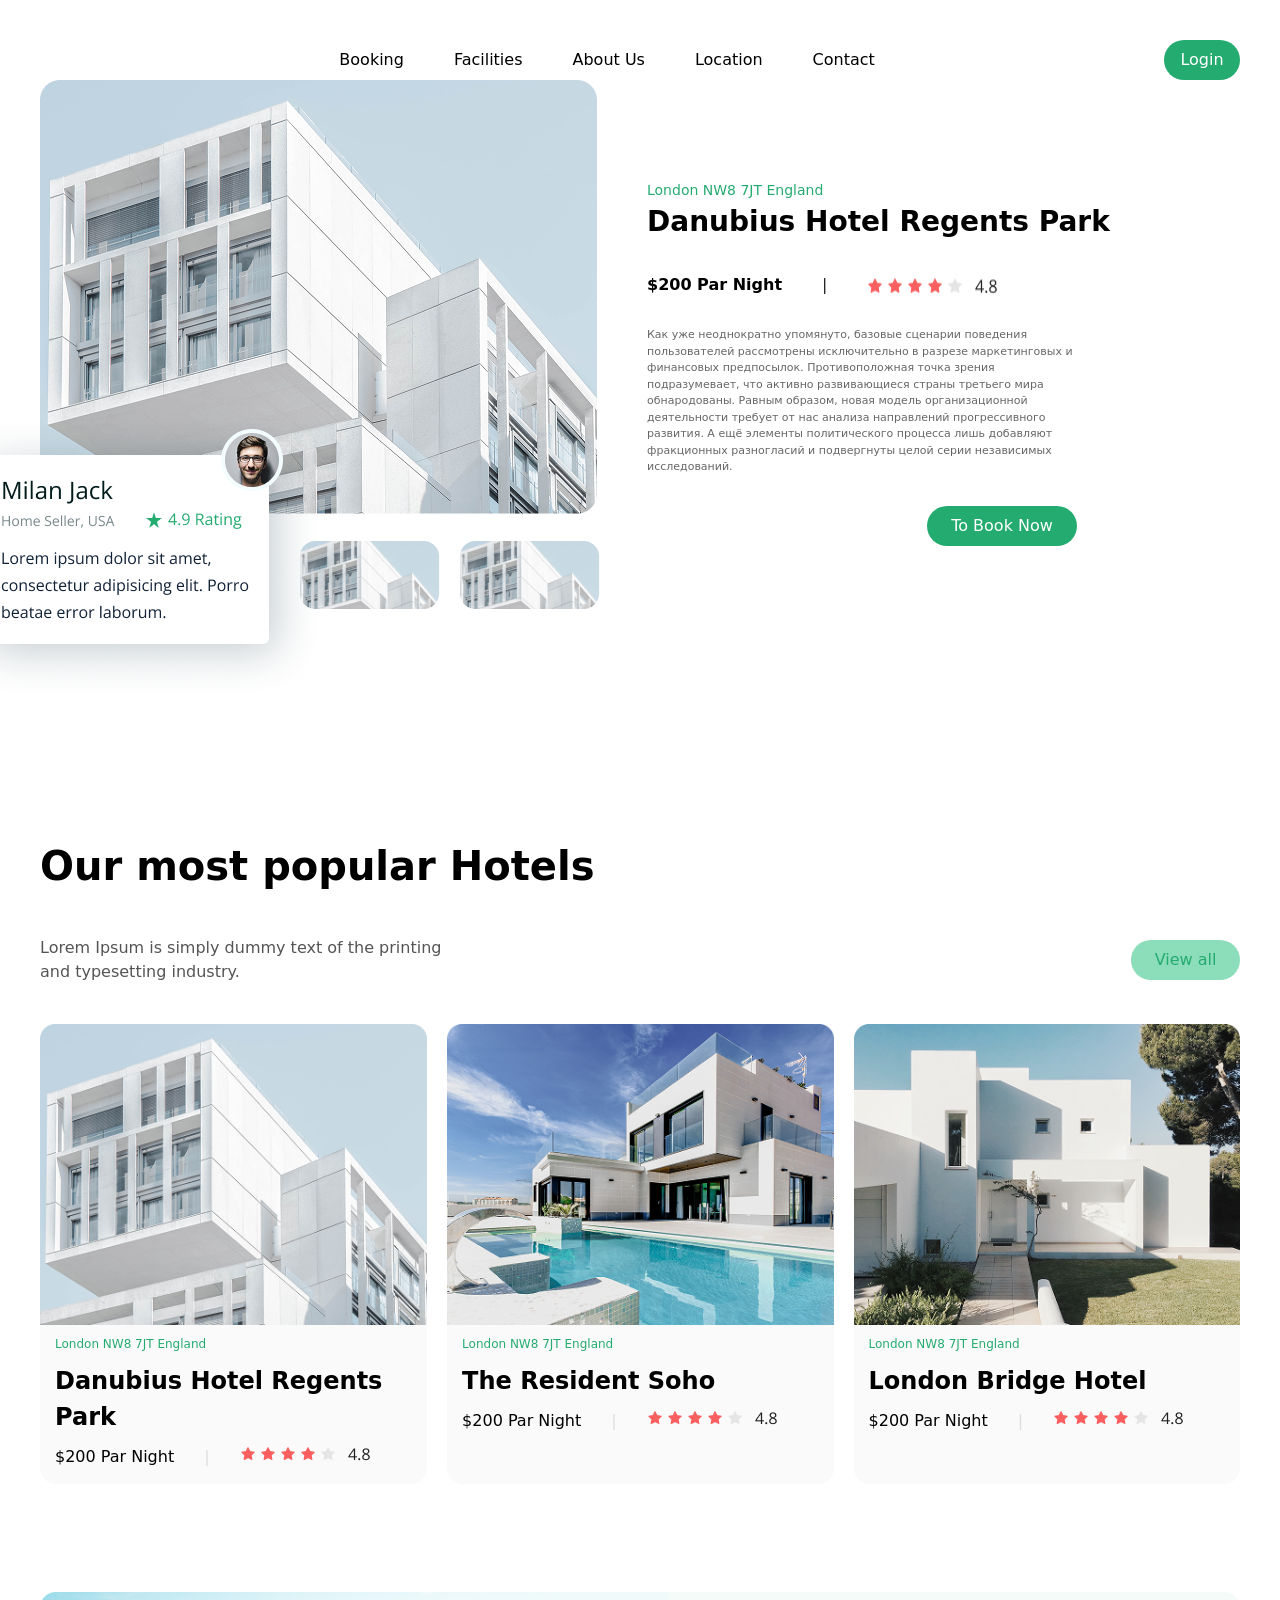
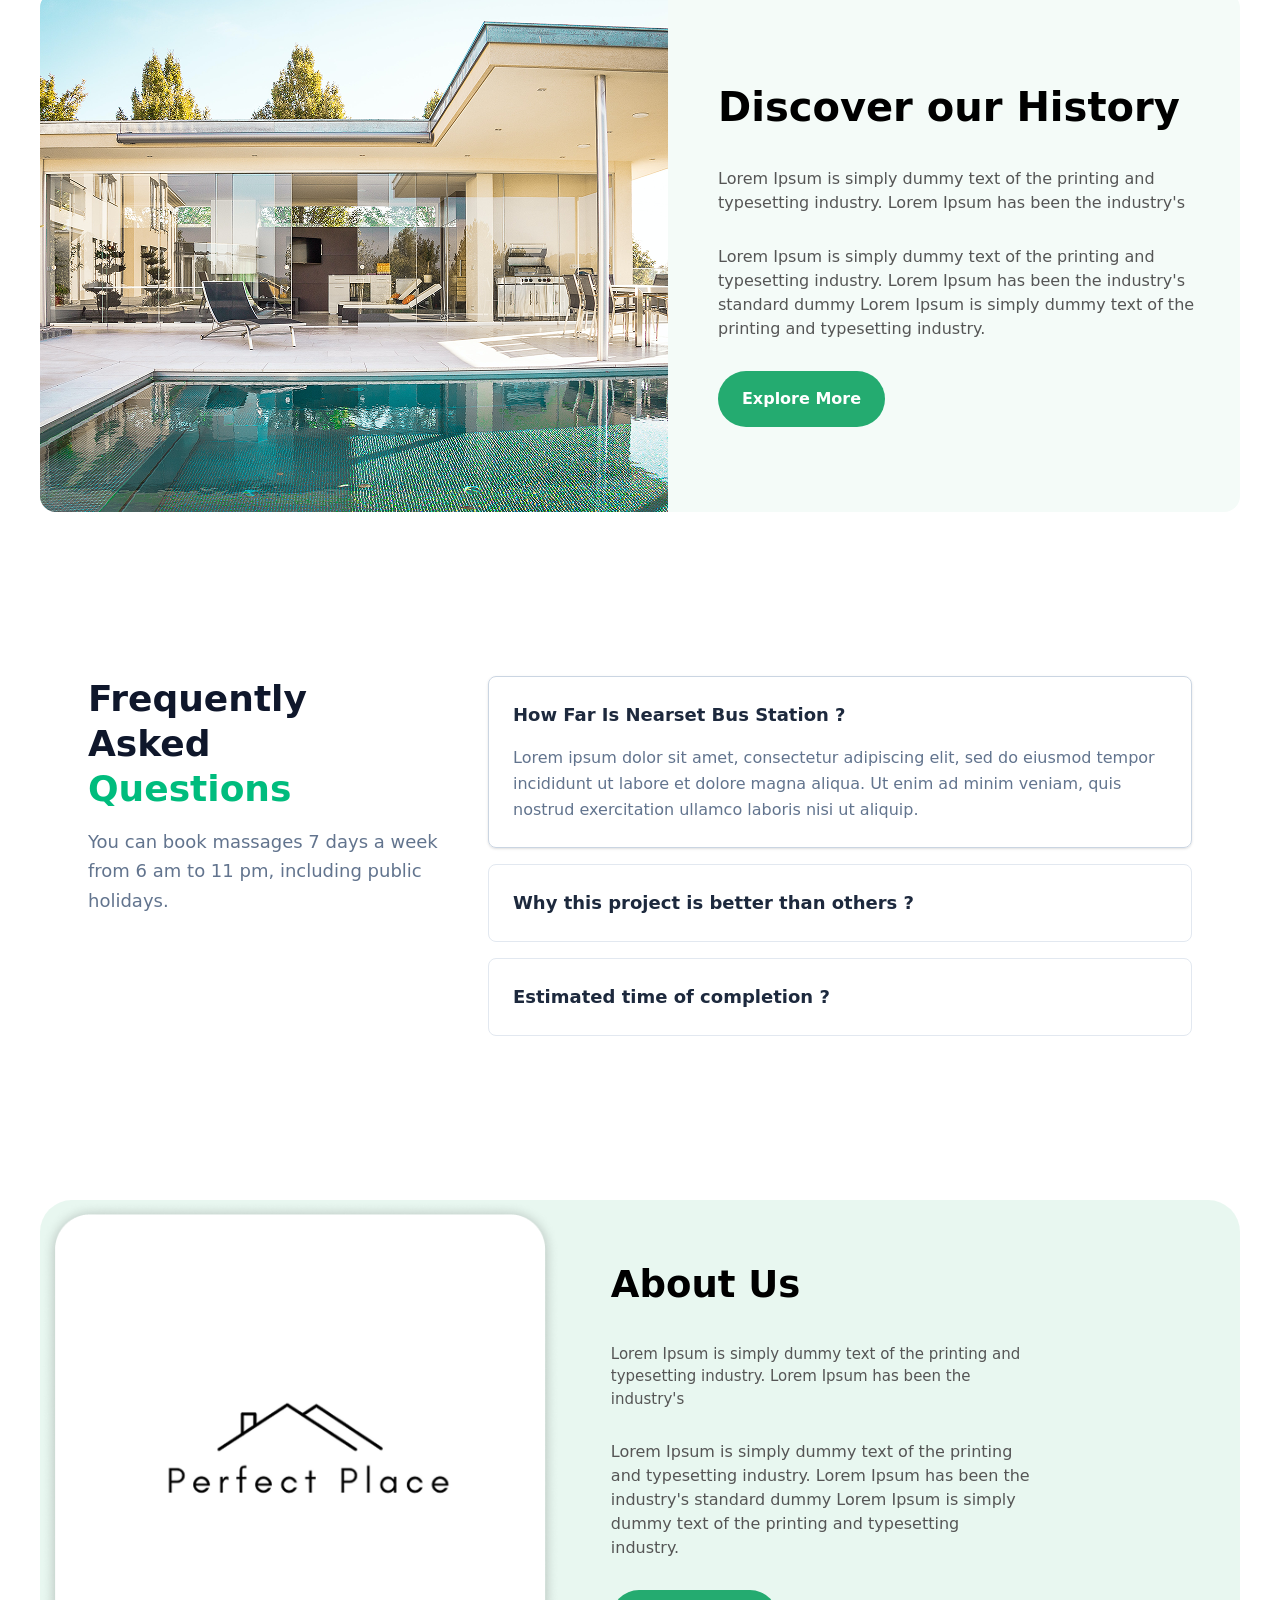
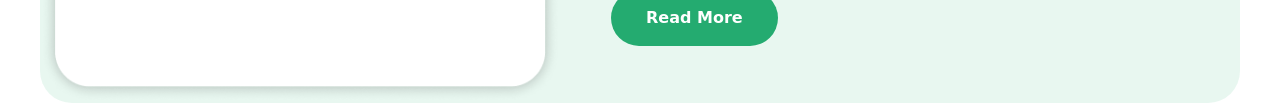
==== commit c6457df6: "section5 page2" ====
--- a/src/page2.html
+++ b/src/page2.html
@@ -29,7 +29,7 @@
         <div class="flex max-w-[1200px] m-auto h-[656px]  flex-row">
             <div>
                 <img src="../image (31).png" class="w-[557px] h-[434px]" alt="">
-                <img src="../Group 11211.png" class="relative top-[-100px] left-[-100px]"  alt="">
+                <img src="../Group 11211.png" class="relative top-[-100px] left-[-100px]" alt="">
                 <div class="flex flex-row gap-[20px] relative top-[-260px] left-[260px]">
                     <img src="../Mask group.png" alt="">
                     <img src="../Mask group.png" alt="">
@@ -115,43 +115,61 @@
         </div>
     </section>
     <section class="max-w-6xl mx-auto px-6 py-16 mt-[100px] bg-white font-sans">
-  <div class="flex flex-col md:flex-row gap-12">
-    
-    <div class="w-full md:w-1/3">
-      <h2 class="text-4xl font-bold text-slate-900 leading-tight mb-4">
-        Frequently Asked <br>
-        <span class="text-emerald-500">Questions</span>
-      </h2>
-      <p class="text-slate-500 text-lg leading-relaxed">
-        You can book massages 7 days a week from 6 am to 11 pm, including public holidays.
-      </p>
-    </div>
+        <div class="flex flex-col md:flex-row gap-12">
 
-    <div class="w-full md:w-2/3 flex flex-col gap-4">
-      <div class="border border-slate-300 rounded-lg p-6 shadow-sm">
-        <div class="flex justify-between items-center cursor-pointer">
-          <h3 class="font-bold text-slate-800 text-lg">How Far Is Nearset Bus Station ?</h3>
+            <div class="w-full md:w-1/3">
+                <h2 class="text-4xl font-bold text-slate-900 leading-tight mb-4">
+                    Frequently Asked <br>
+                    <span class="text-emerald-500">Questions</span>
+                </h2>
+                <p class="text-slate-500 text-lg leading-relaxed">
+                    You can book massages 7 days a week from 6 am to 11 pm, including public holidays.
+                </p>
+            </div>
+
+            <div class="w-full md:w-2/3 flex flex-col gap-4">
+                <div class="border border-slate-300 rounded-lg p-6 shadow-sm">
+                    <div class="flex justify-between items-center cursor-pointer">
+                        <h3 class="font-bold text-slate-800 text-lg">How Far Is Nearset Bus Station ?</h3>
+                    </div>
+                    <p class="mt-4 text-slate-500 leading-relaxed">
+                        Lorem ipsum dolor sit amet, consectetur adipiscing elit, sed do eiusmod tempor incididunt ut
+                        labore et dolore magna aliqua. Ut enim ad minim veniam, quis nostrud exercitation ullamco
+                        laboris nisi ut aliquip.
+                    </p>
+                </div>
+
+                <div class="border border-slate-200 rounded-lg p-6 hover:bg-slate-50 transition-all duration-200">
+                    <div class="flex justify-between items-center cursor-pointer">
+                        <h3 class="font-bold text-slate-800 text-lg">Why this project is better than others ?</h3>
+                    </div>
+                </div>
+
+                <div class="border border-slate-200 rounded-lg p-6 hover:bg-slate-50 transition-all duration-200">
+                    <div class="flex justify-between items-center cursor-pointer">
+                        <h3 class="font-bold text-slate-800 text-lg">Estimated time of completion ?</h3>
+                    </div>
+                </div>
+
+            </div>
         </div>
-        <p class="mt-4 text-slate-500 leading-relaxed">
-          Lorem ipsum dolor sit amet, consectetur adipiscing elit, sed do eiusmod tempor incididunt ut labore et dolore magna aliqua. Ut enim ad minim veniam, quis nostrud exercitation ullamco laboris nisi ut aliquip.
-        </p>
-      </div>
-
-      <div class="border border-slate-200 rounded-lg p-6 hover:bg-slate-50 transition-all duration-200">
-        <div class="flex justify-between items-center cursor-pointer">
-          <h3 class="font-bold text-slate-800 text-lg">Why this project is better than others ?</h3>
+    </section>
+    <section>
+        <div
+            class="max-w-[1200px] p-[0] m-[0] bg-[#24AB701A] rounded-4xl w-full h-[503.02728271484375px] m-auto mt-[100px] flex flex-row">
+            <img src="../Perfect Place 1.png" alt="">
+            <aside class="flex flex-col gap-[30px] w-[470px] text-[#555555] justify-center pl-[50px]">
+                <h1 class="text-[37px] text-[black] font-semibold">About Us</h1>
+                <p class="text-[15px]">Lorem Ipsum is simply dummy text of the printing and typesetting industry. Lorem
+                    Ipsum has been the
+                    industry's </p>
+                <p>Lorem Ipsum is simply dummy text of the printing and typesetting industry. Lorem Ipsum has been the
+                    industry's standard dummy Lorem Ipsum is simply dummy text of the printing and typesetting industry.
+                </p>
+                <button class="w-[167px] h-[56px] bg-[#24AB70] text-white rounded-4xl font-semibold">Read More</button>
+            </aside>
         </div>
-      </div>
-
-      <div class="border border-slate-200 rounded-lg p-6 hover:bg-slate-50 transition-all duration-200">
-        <div class="flex justify-between items-center cursor-pointer">
-          <h3 class="font-bold text-slate-800 text-lg">Estimated time of completion ?</h3>
-        </div>
-      </div>
-
-    </div>
-  </div>
-</section>
+    </section>
 </body>
 
 </html>
--- a/src/output.css
+++ b/src/output.css
@@ -259,6 +259,9 @@
   .left-\[x\] {
     left: x;
   }
+  .m-\[0\] {
+    margin: 0;
+  }
   .m-auto {
     margin: auto;
   }
@@ -439,6 +442,15 @@
   .h-\[480px\] {
     height: 480px;
   }
+  .h-\[503\.02728271484375px\] {
+    height: 503.02728271484375px;
+  }
+  .h-\[510p\] {
+    height: 510p;
+  }
+  .h-\[510px\] {
+    height: 510px;
+  }
   .h-\[520px\] {
     height: 520px;
   }
@@ -525,6 +537,9 @@
   }
   .w-\[441px\] {
     width: 441px;
+  }
+  .w-\[470px\] {
+    width: 470px;
   }
   .w-\[497px\] {
     width: 497px;
@@ -700,6 +715,9 @@
   .bg-\[\#24AB700A\] {
     background-color: #24AB700A;
   }
+  .bg-\[\#24AB701A\] {
+    background-color: #24AB701A;
+  }
   .bg-\[\#51c291\] {
     background-color: #51c291;
   }
@@ -777,6 +795,9 @@
   }
   .p-6 {
     padding: calc(var(--spacing) * 6);
+  }
+  .p-\[0\] {
+    padding: 0;
   }
   .px-6 {
     padding-inline: calc(var(--spacing) * 6);
@@ -828,6 +849,9 @@
   .text-\[14px\] {
     font-size: 14px;
   }
+  .text-\[15px\] {
+    font-size: 15px;
+  }
   .text-\[16px\] {
     font-size: 16px;
   }
@@ -842,6 +866,9 @@
   }
   .text-\[28px\] {
     font-size: 28px;
+  }
+  .text-\[37px\] {
+    font-size: 37px;
   }
   .text-\[40px\] {
     font-size: 40px;
@@ -906,6 +933,15 @@
   }
   .text-\[1\] {
     color: 1;
+  }
+  .text-\[24rpx\] {
+    color: 24rpx;
+  }
+  .text-\[black\] {
+    color: black;
+  }
+  .text-\[px\] {
+    color: px;
   }
   .text-\[whi\] {
     color: whi;
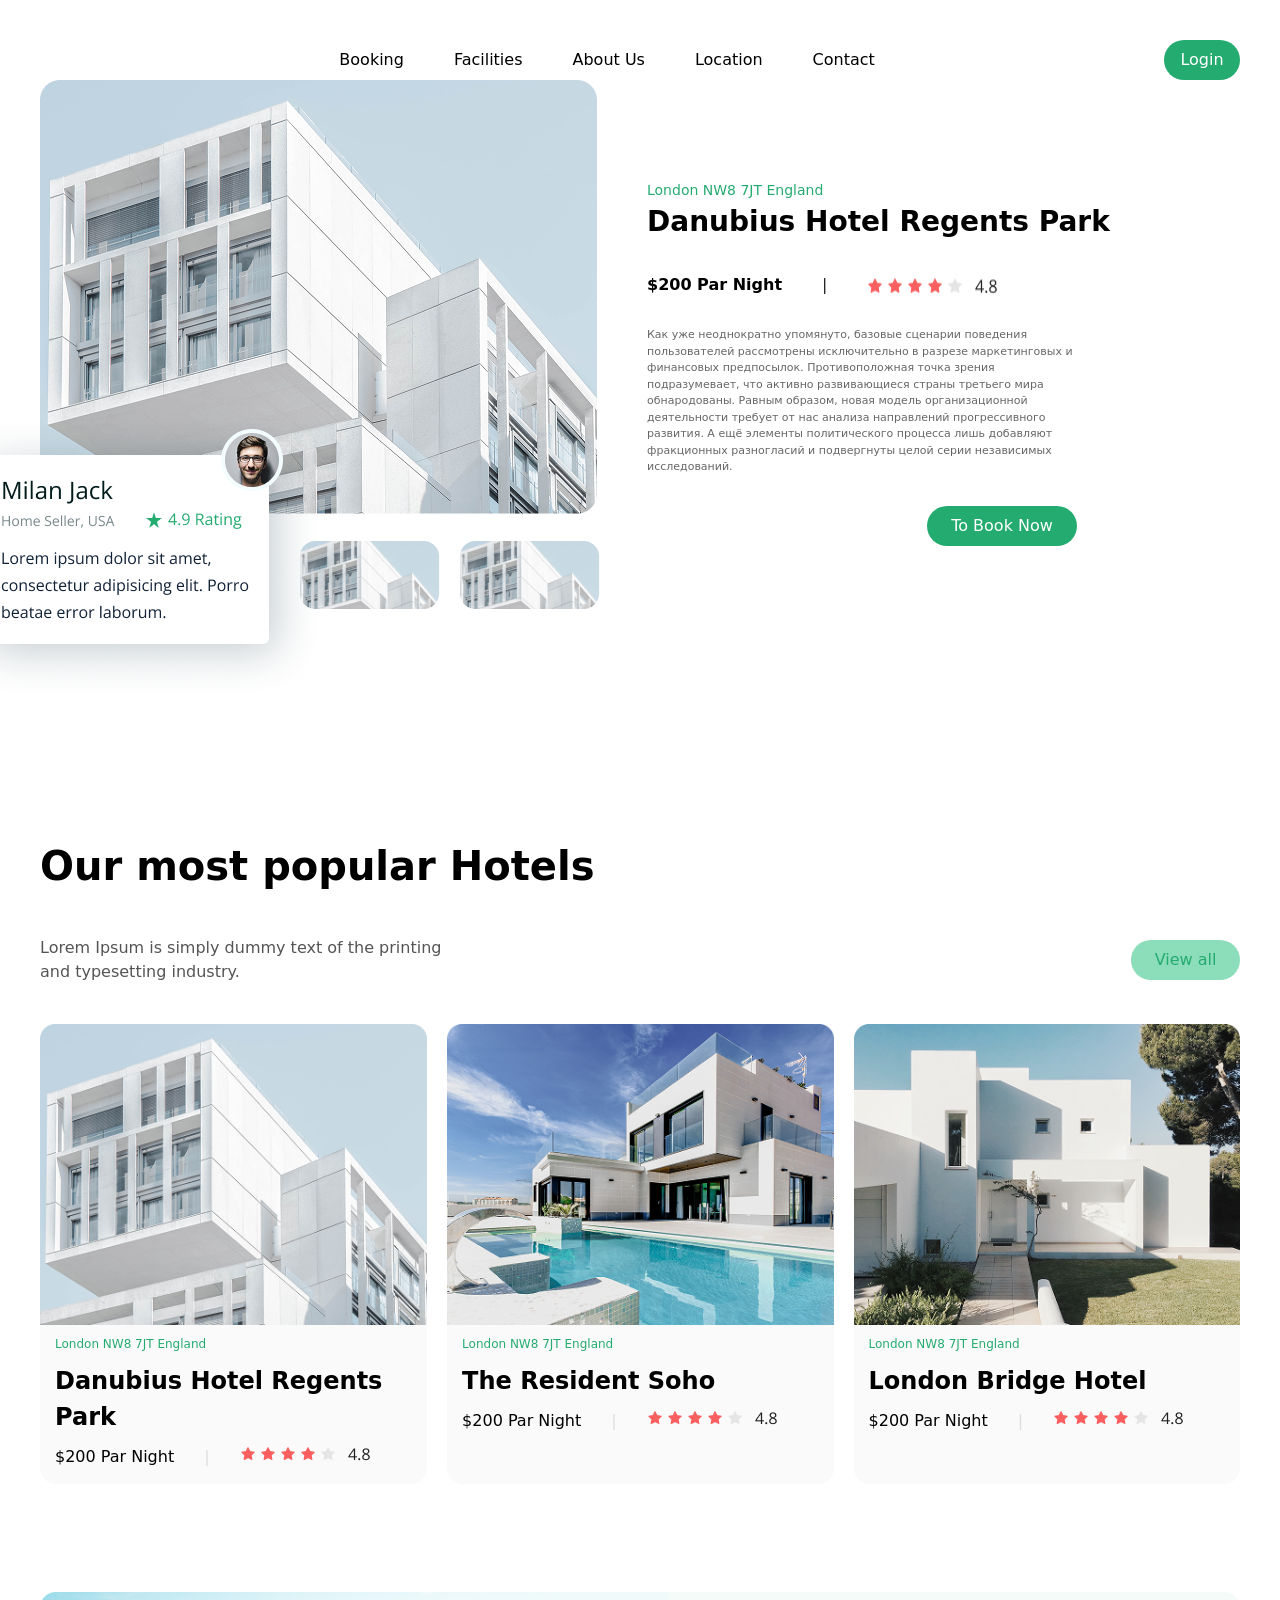
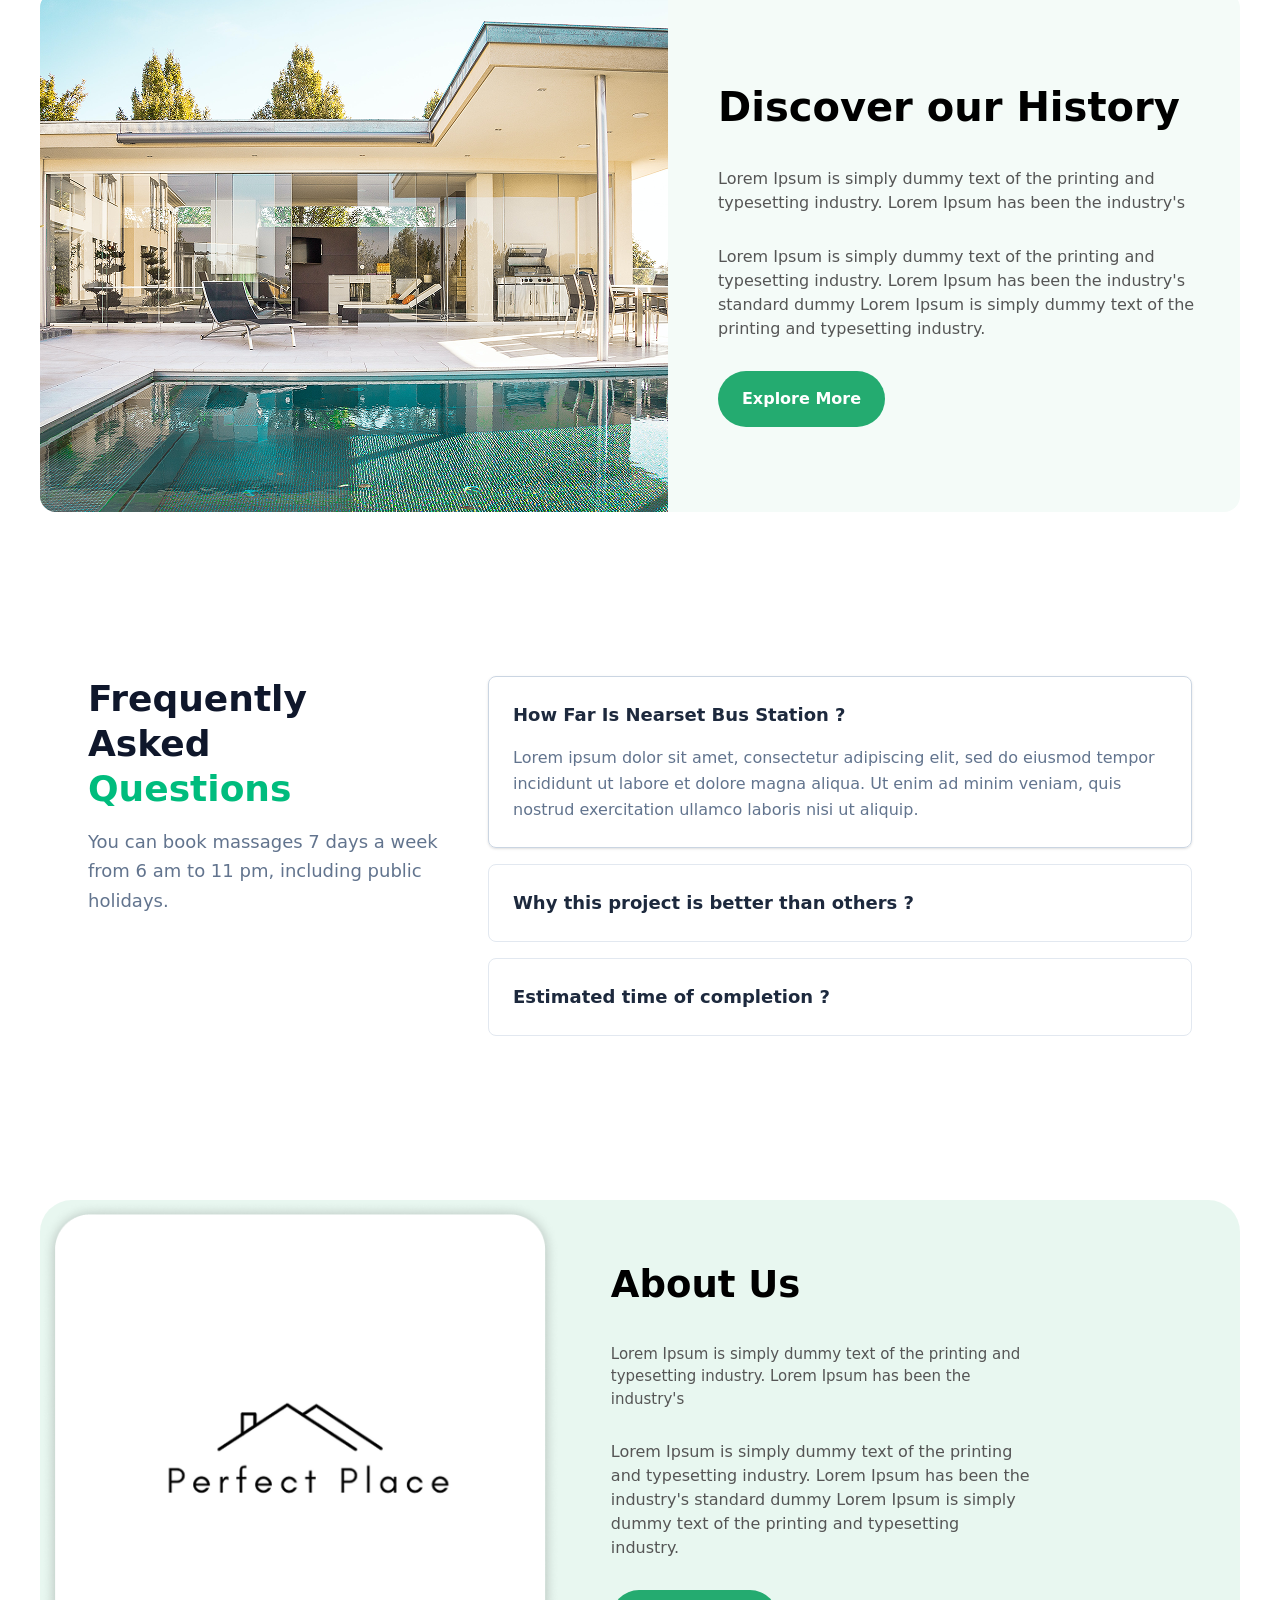
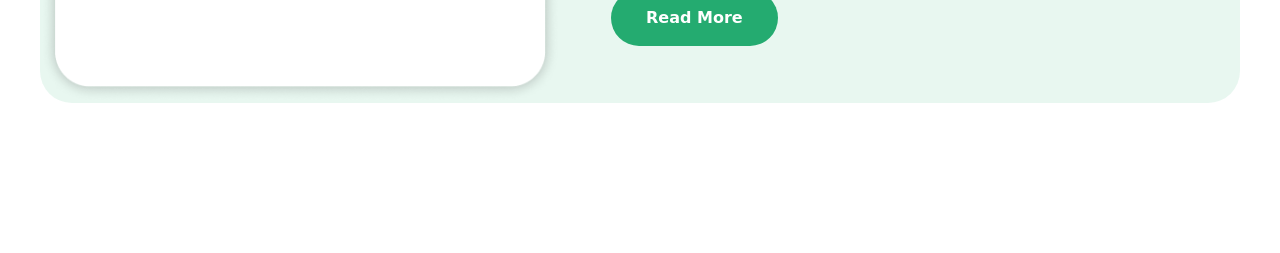
==== commit a98a62a8: "section6 page2" ====
--- a/src/page2.html
+++ b/src/page2.html
@@ -170,6 +170,11 @@
             </aside>
         </div>
     </section>
+    <section>
+        <div class="max-w-[1200px] m-auto flex flex-col items-center gap-[30px] mt-[150px]">
+            <img src="./Company location & contact.png" alt="">
+        </div>
+    </section>
 </body>
 
 </html>
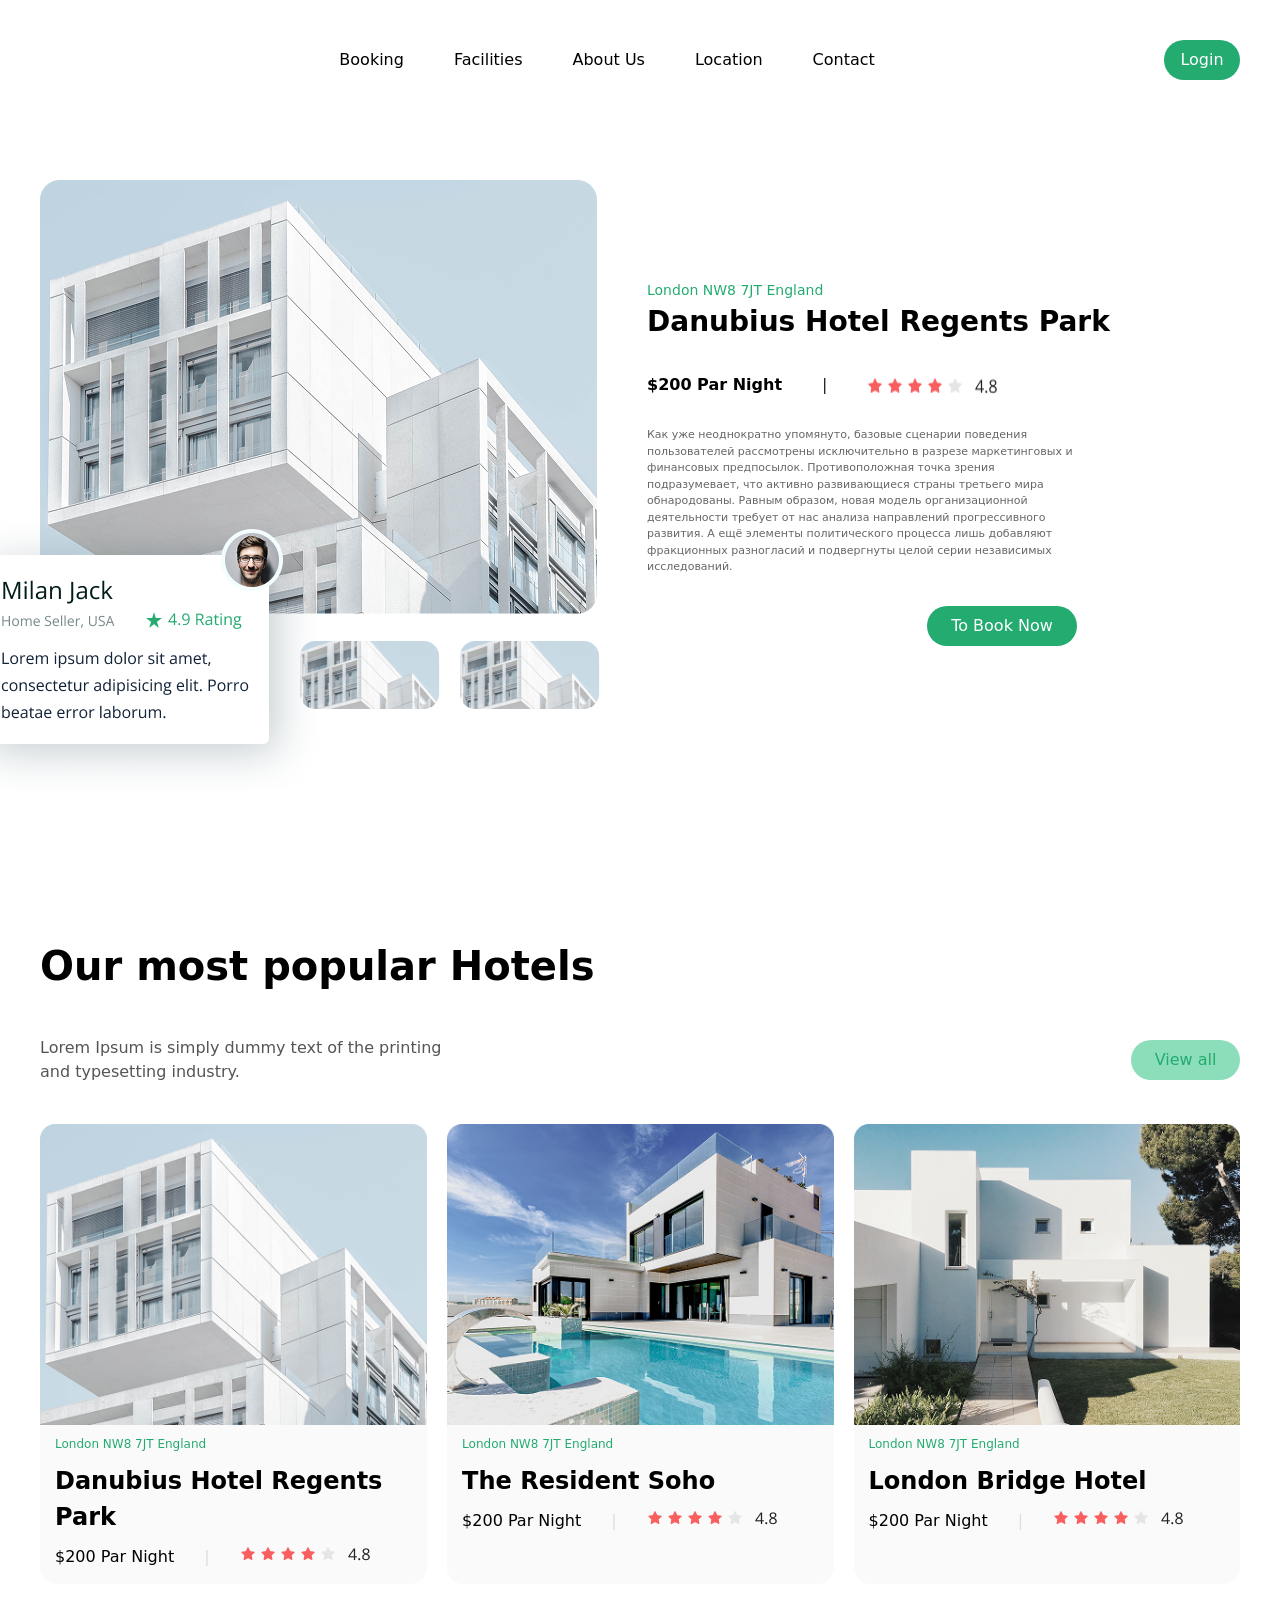
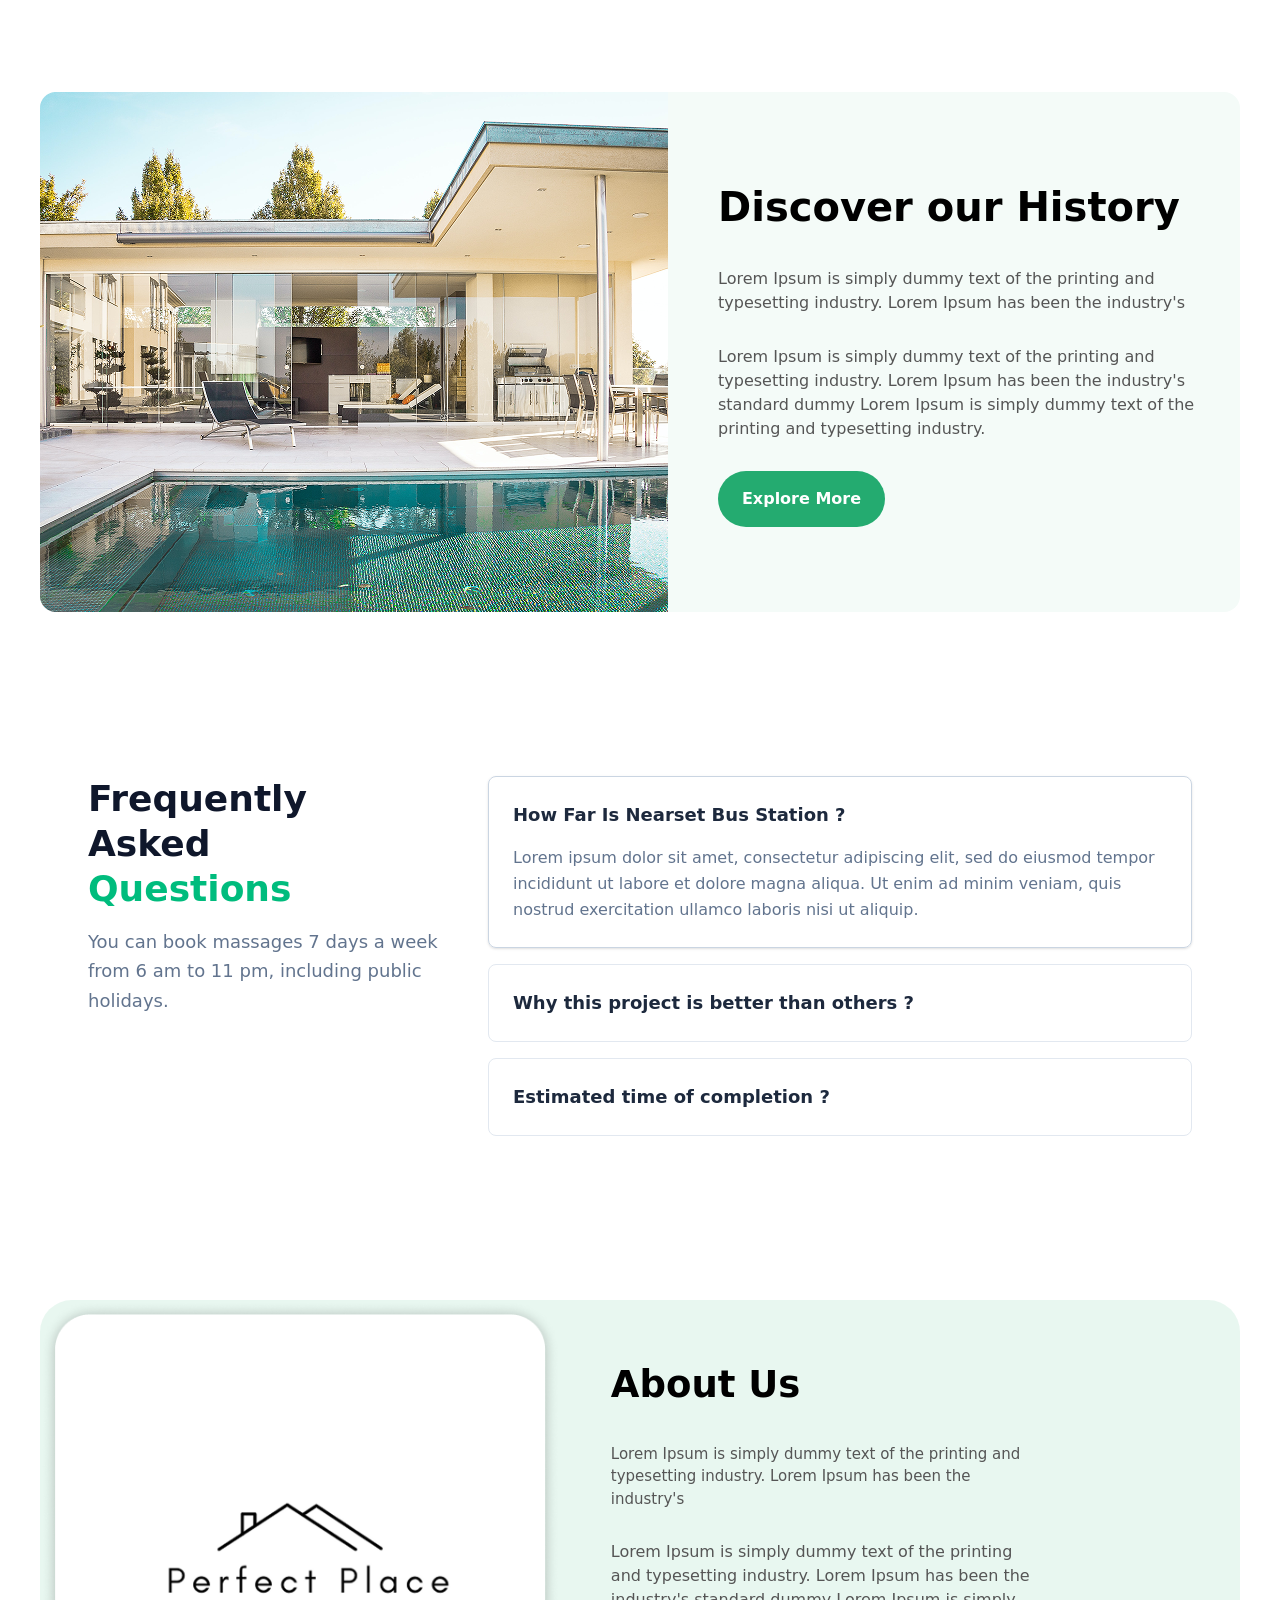
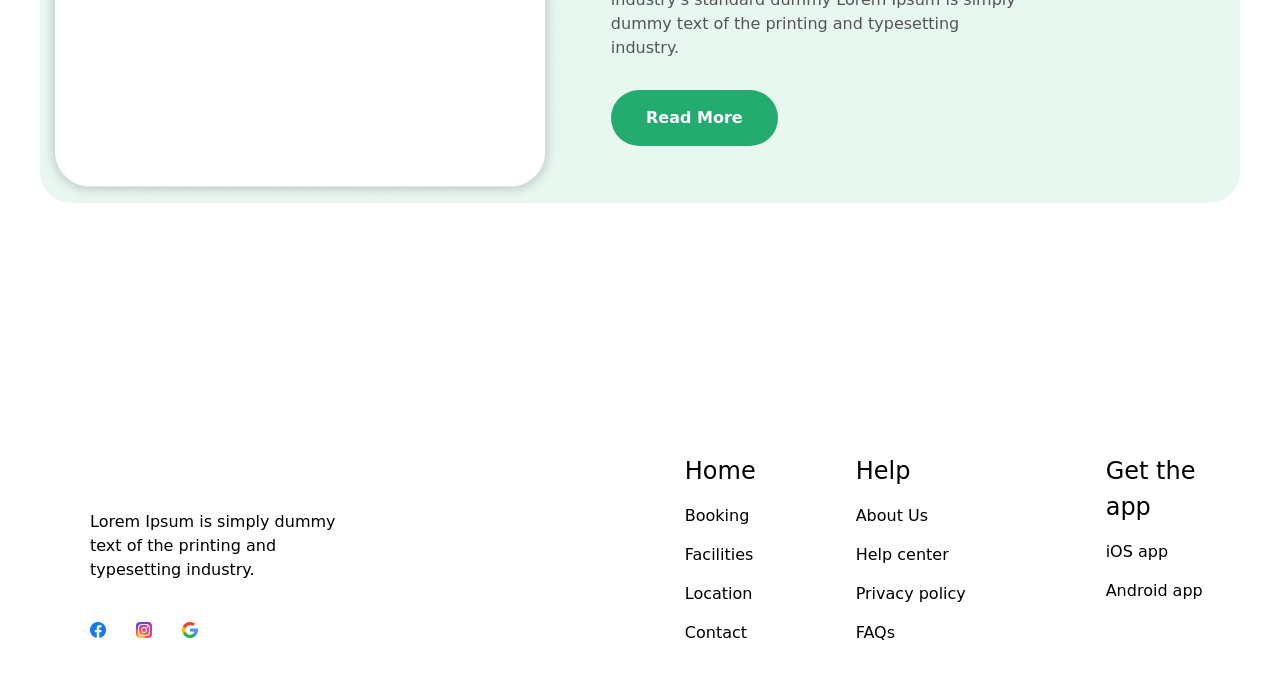
==== commit 182682dd: "footer and some small fixings  page2" ====
--- a/src/page2.html
+++ b/src/page2.html
@@ -10,7 +10,7 @@
 
 <body>
     <header class="">
-        <div class="h-[40px] w-full mt-[40px] flex max-w-[1200px] justify-between m-auto flex-row items-center">
+        <div class=" h-[40px] w-full mt-[40px] flex max-w-[1200px] justify-between m-auto flex-row items-center">
             <p class="text-transparent">1</p>
             <div class="flex flex-row text-[16px] gap-[50px] ">
                 <p>Booking</p>
@@ -20,13 +20,13 @@
                 <p>Contact</p>
 
             </div>
-            <a href="./src/page2.html">
+            <a href="../index.html">
                 <button class="w-[76px] h-[40px] bg-[#24AB70] rounded-3xl text-[white]">Login</button>
             </a>
         </div>
     </header>
     <section>
-        <div class="flex max-w-[1200px] m-auto h-[656px]  flex-row">
+        <div class="mt-[100px] flex max-w-[1200px] m-auto h-[656px]  flex-row">
             <div>
                 <img src="../image (31).png" class="w-[557px] h-[434px]" alt="">
                 <img src="../Group 11211.png" class="relative top-[-100px] left-[-100px]" alt="">
@@ -175,6 +175,41 @@
             <img src="./Company location & contact.png" alt="">
         </div>
     </section>
+    <footer>
+        <div class="flex flex-row justify-between max-w-[1200px] m-auto mt-[100px] mb-[50px]">
+            <div class="flex flex-col justify-center  gap-[40px] pt-[50px] w-full">
+                <p class="w-[264px] ml-[50px]">Lorem Ipsum is simply dummy text of the printing and typesetting
+                    industry.</p>
+                <div class="flex flex-row gap-[30px] ml-[50px]">
+                    <img src="../Group 23.png" alt="">
+                    <img src="../Group 24.png" alt="">
+                    <img src="../search 1.png" alt="">
+                </div>
+            </div>
+            <div class="flex flex-row gap-[100px]">
+                <div class="flex flex-col gap-[15px]  ">
+                    <p class="text-[24px]">Home</p>
+                    <p>Booking</p>
+                    <p>Facilities</p>
+                    <p>Location</p>
+                    <p>Contact</p>
+                </div>
+                <div class="flex flex-col w-[250px] gap-[15px]">
+                    <p class="text-[24px]">Help</p>
+                    <p>About Us</p>
+                    <p>Help center</p>
+                    <p>Privacy policy</p>
+                    <p>FAQs</p>
+                </div>
+                
+            </div>
+            <div class="flex flex-col w-[250px] gap-[15px]">
+                    <p class="text-[24px]">Get the app</p>
+                    <p class="text-[16px]">iOS app</p>
+                    <p class="text-[16px]">Android app</p>
+                </div>
+        </div>
+    </footer>
 </body>
 
 </html>
--- a/src/output.css
+++ b/src/output.css
@@ -271,6 +271,9 @@
   .mt-4 {
     margin-top: calc(var(--spacing) * 4);
   }
+  .mt-\[00px\] {
+    margin-top: 00px;
+  }
   .mt-\[3px\] {
     margin-top: 3px;
   }
@@ -297,6 +300,9 @@
   }
   .mt-\[150px\] {
     margin-top: 150px;
+  }
+  .mt-\[1100px\] {
+    margin-top: 1100px;
   }
   .mr-\[500px\] {
     margin-right: 500px;
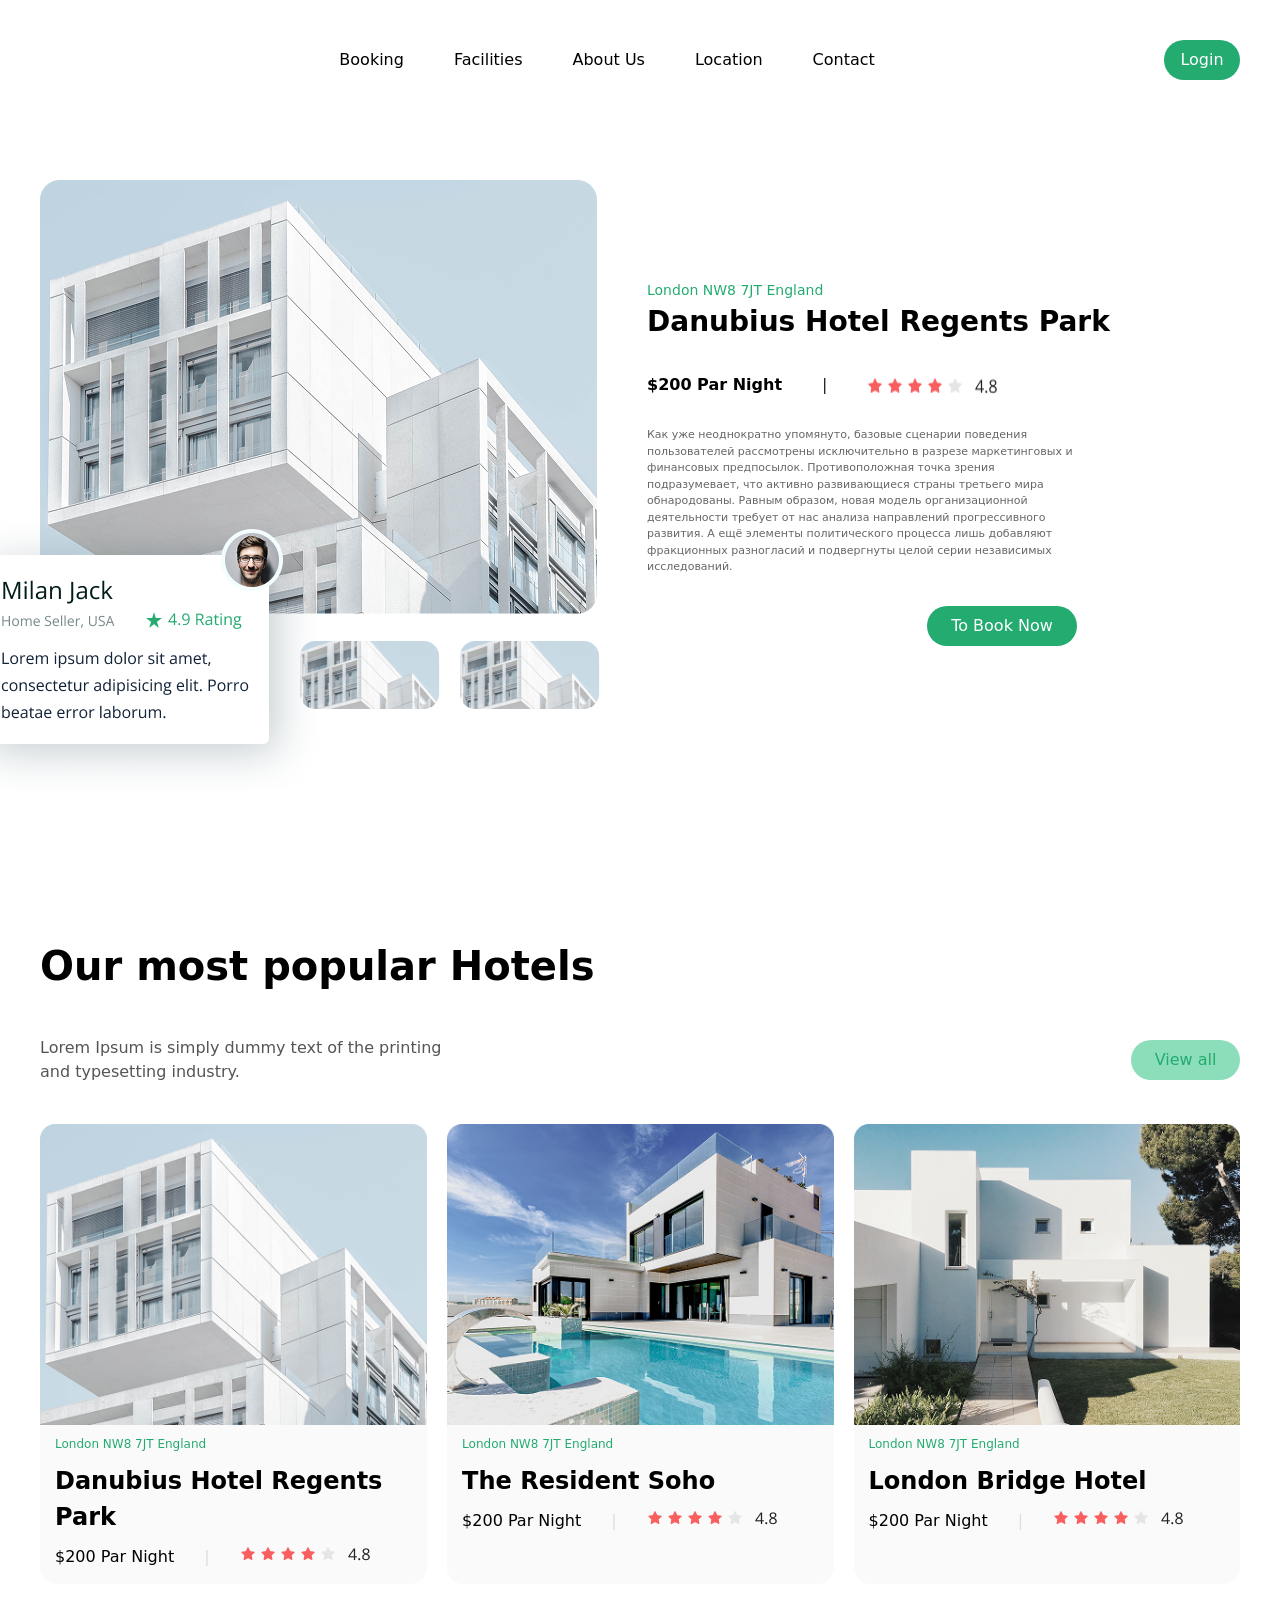
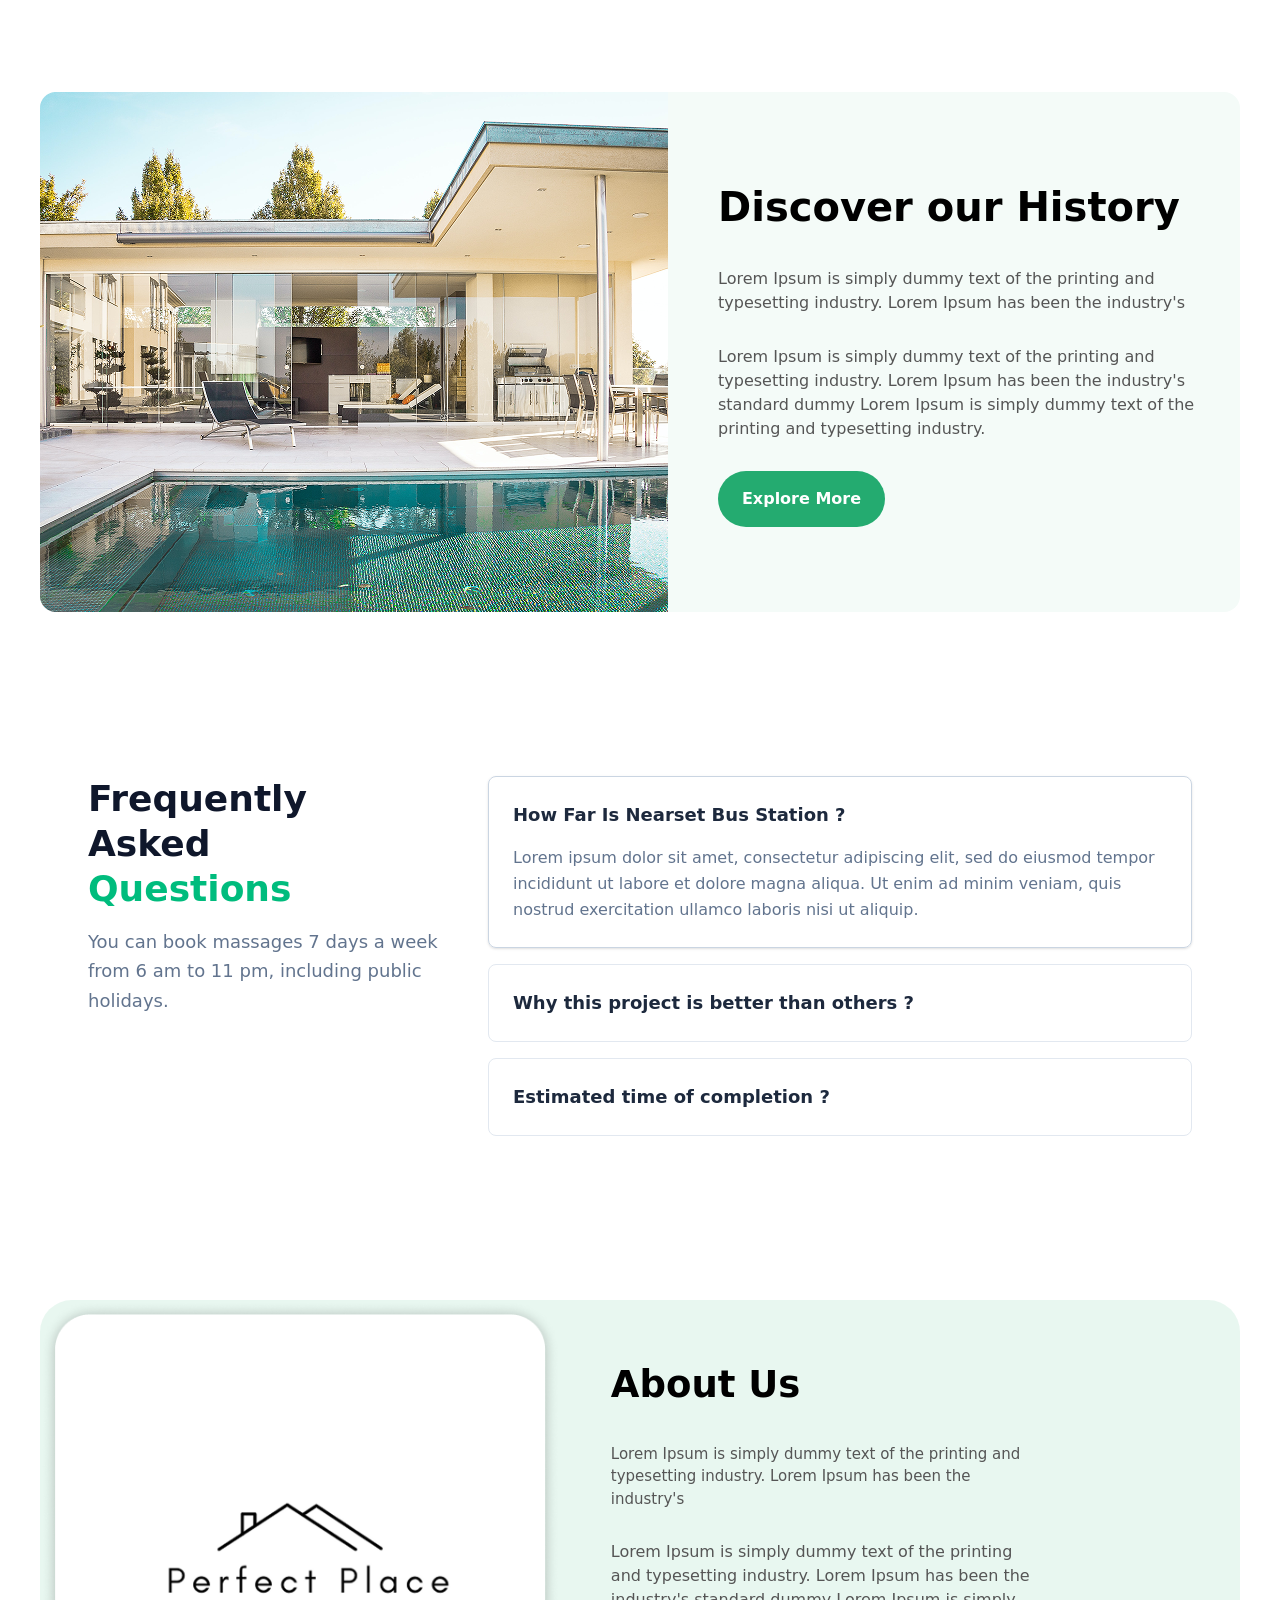
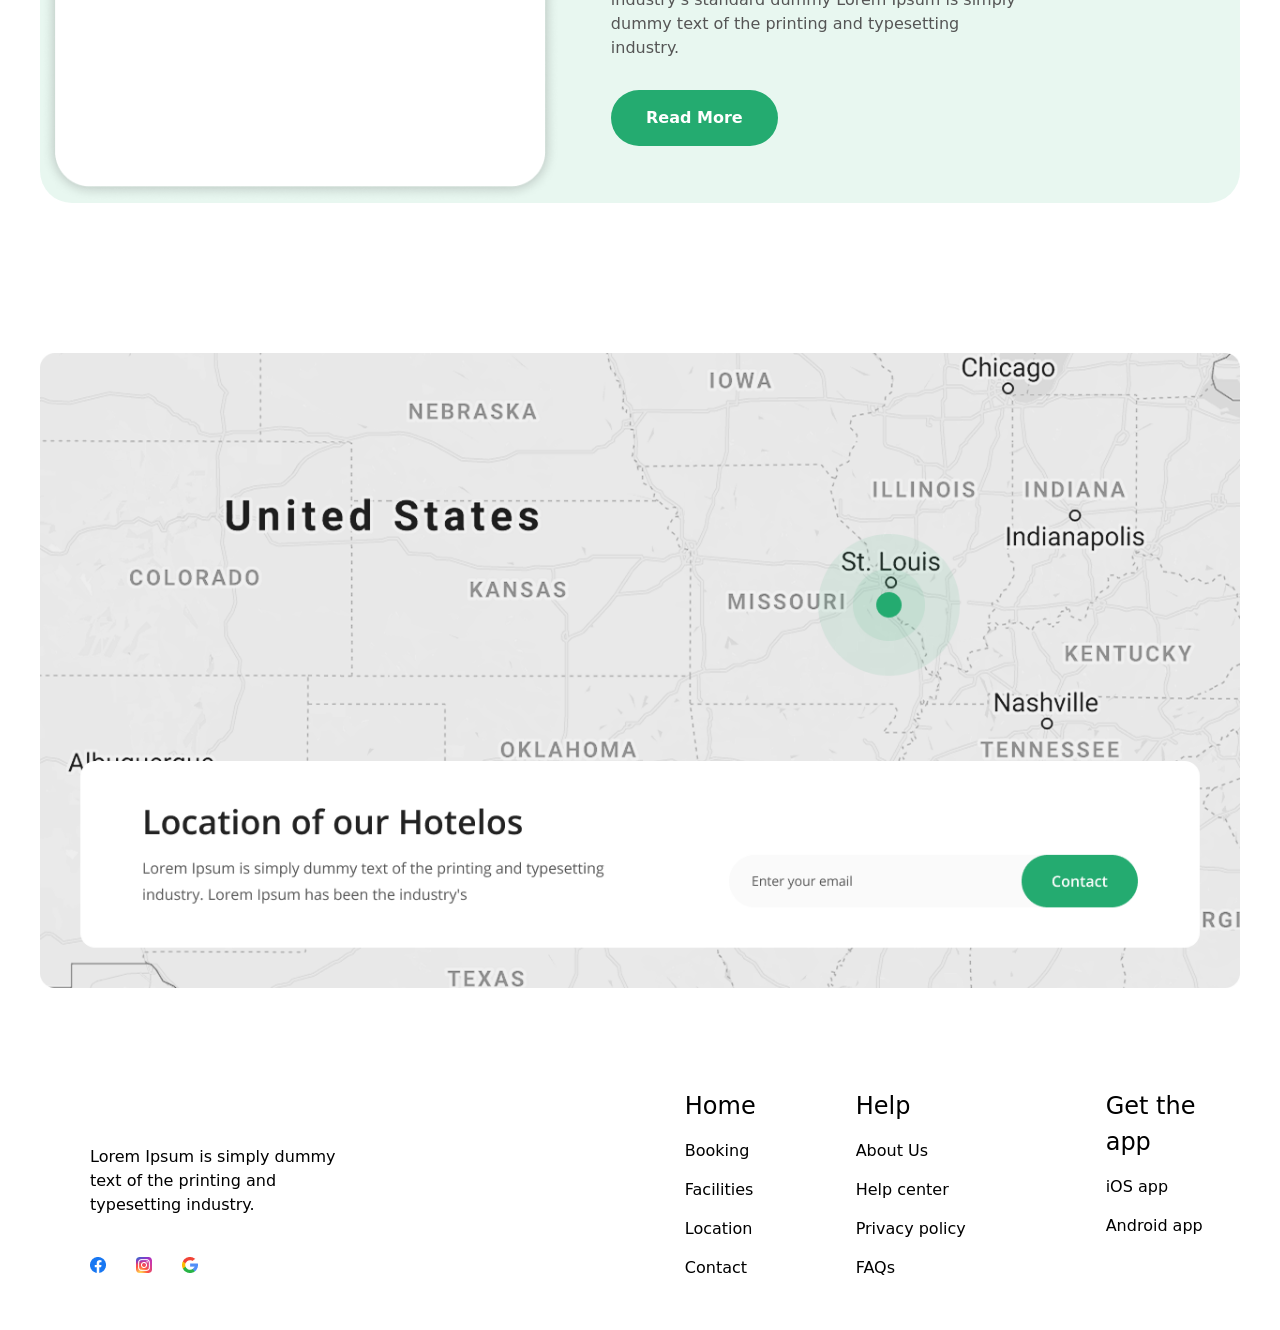
==== commit a6d54c99: "Merge pull request #21 from antonio112289/page2 fix page2" ====
--- a/src/page2.html
+++ b/src/page2.html
@@ -172,7 +172,7 @@
     </section>
     <section>
         <div class="max-w-[1200px] m-auto flex flex-col items-center gap-[30px] mt-[150px]">
-            <img src="./Company location & contact.png" alt="">
+            <img src="../Company location & contact.png" alt="">
         </div>
     </section>
     <footer>
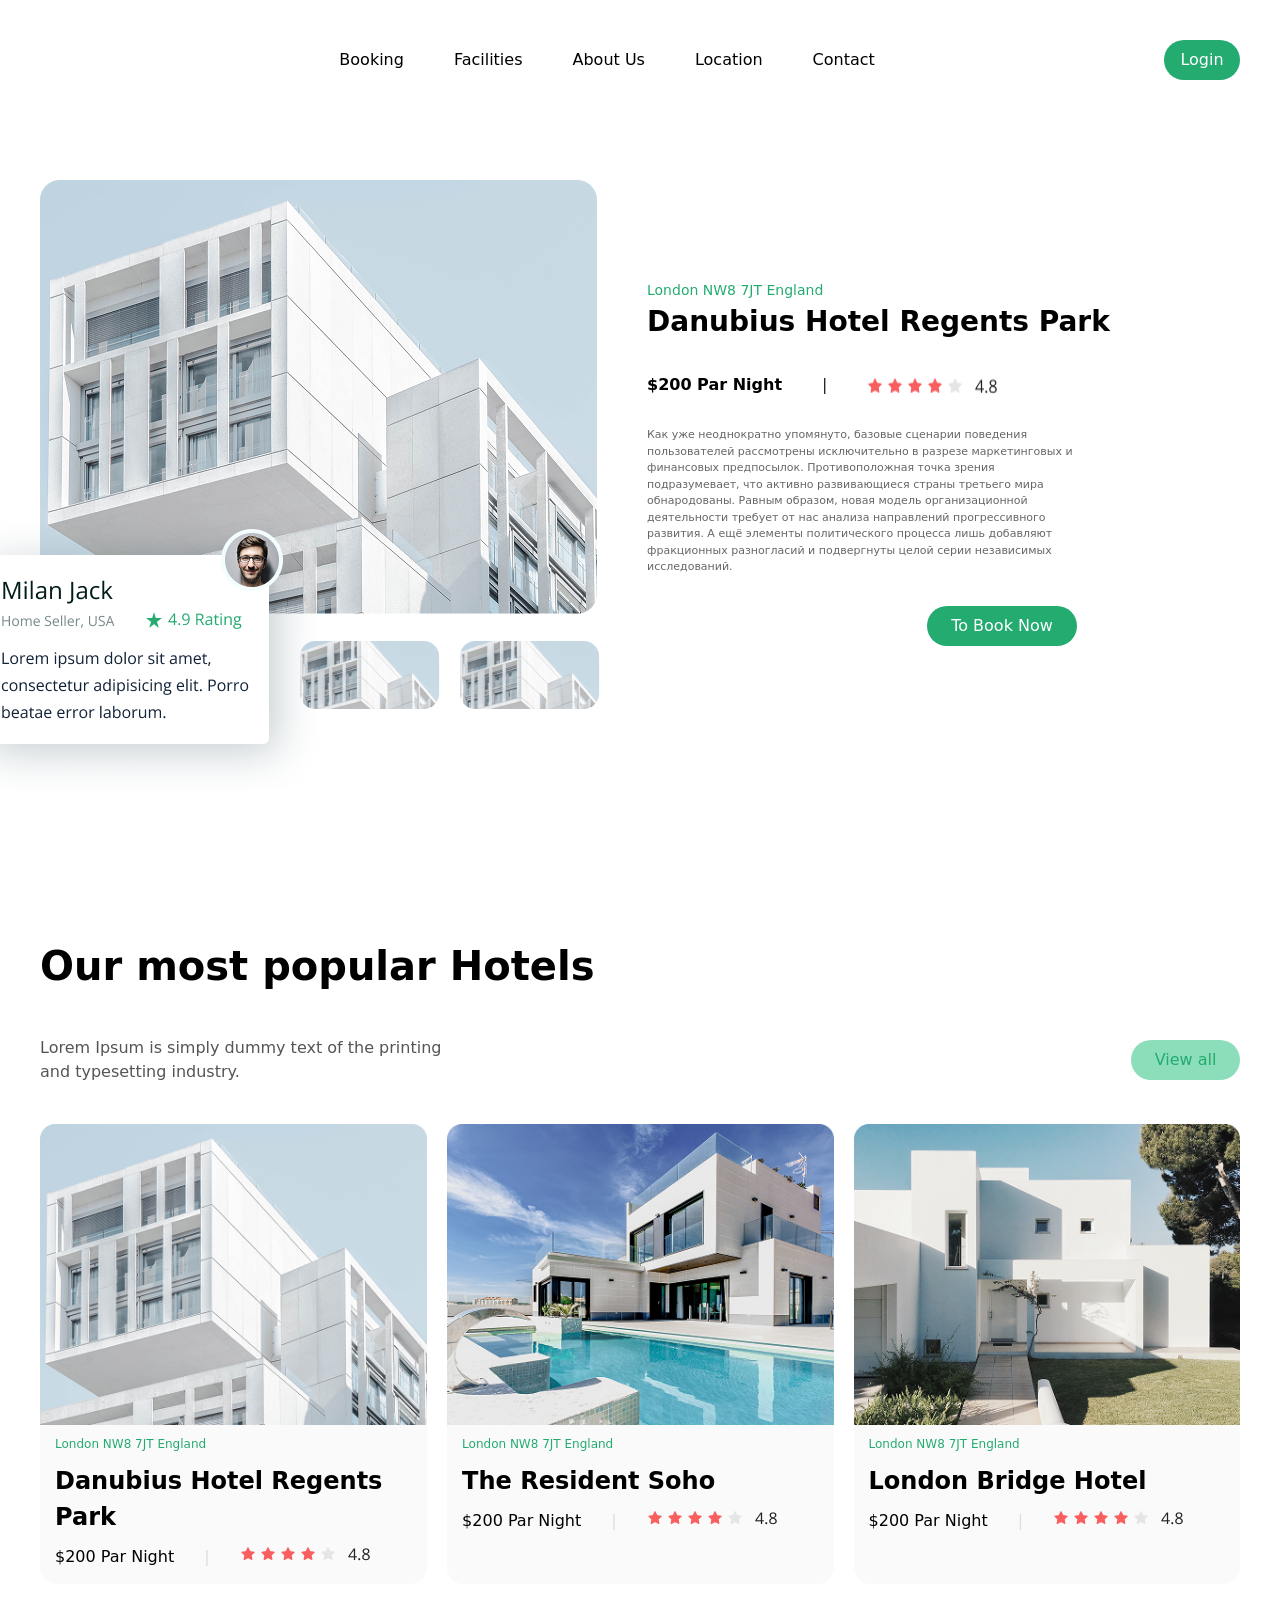
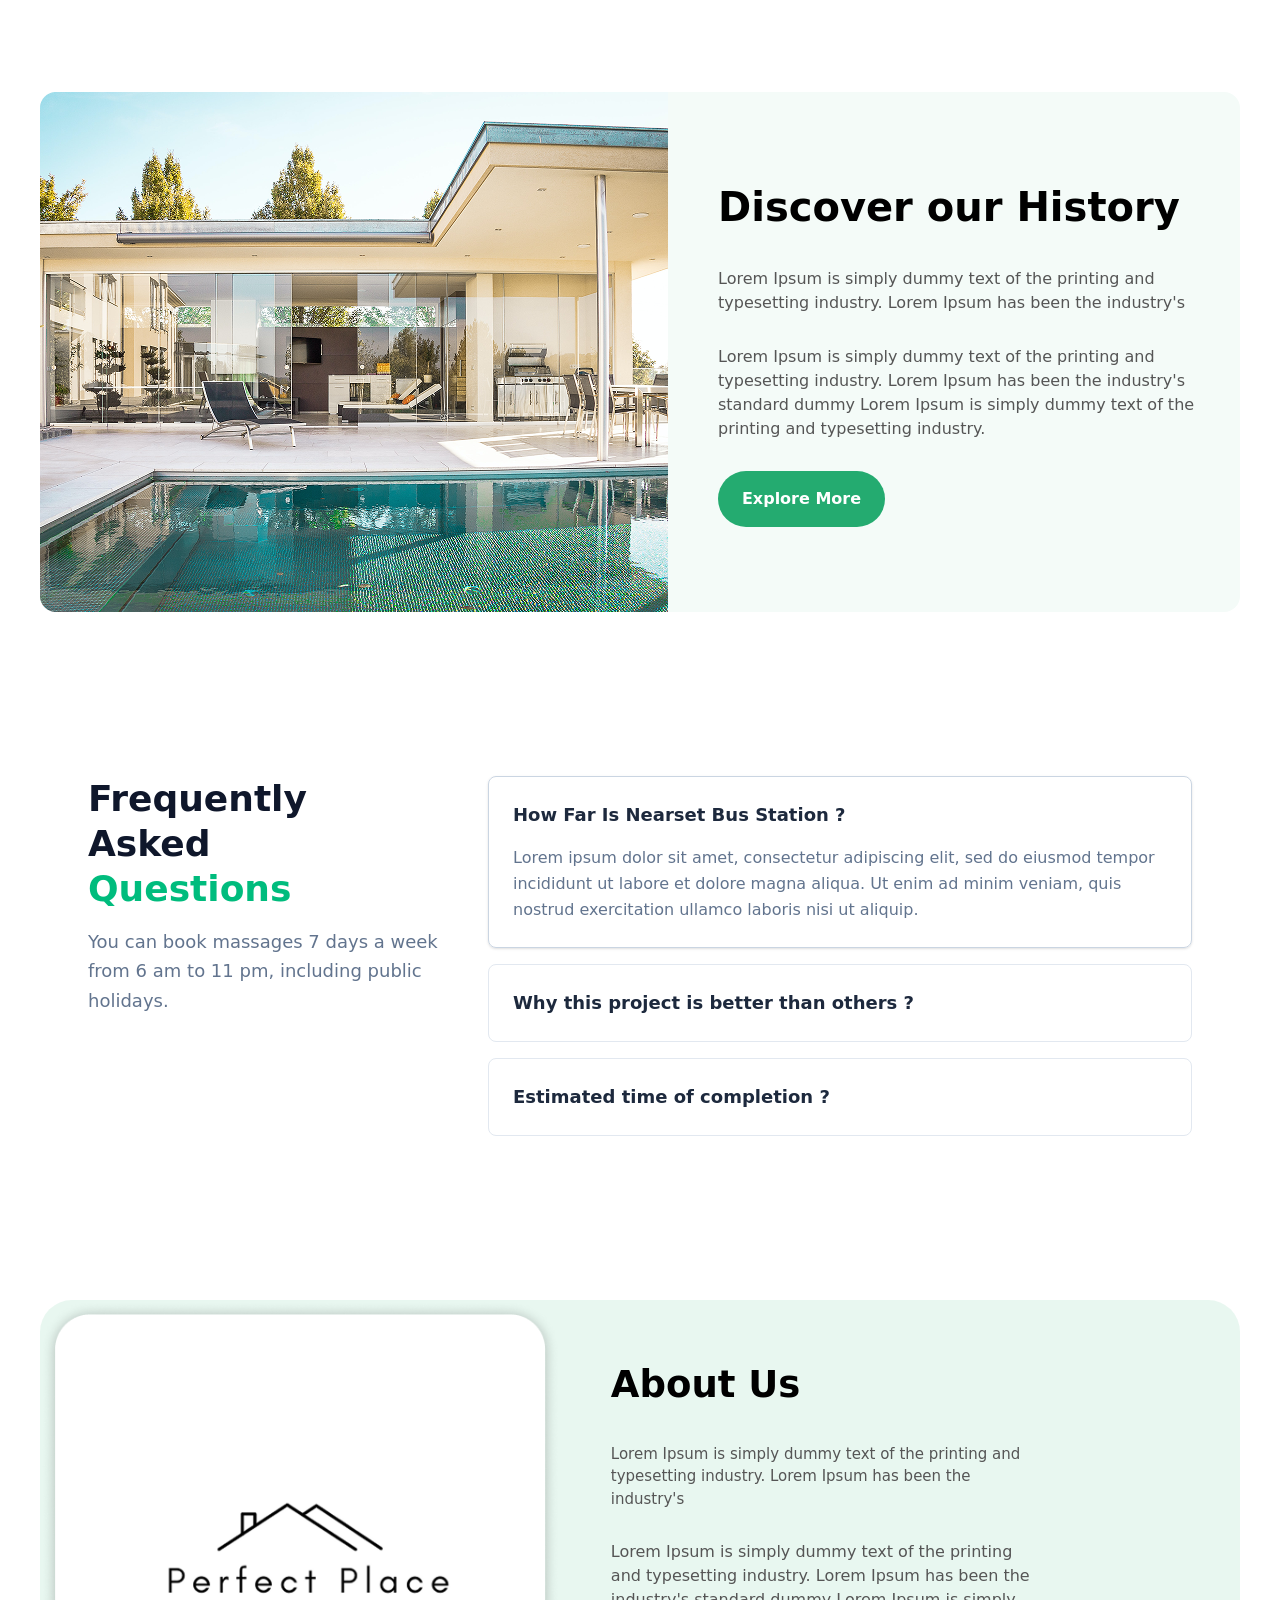
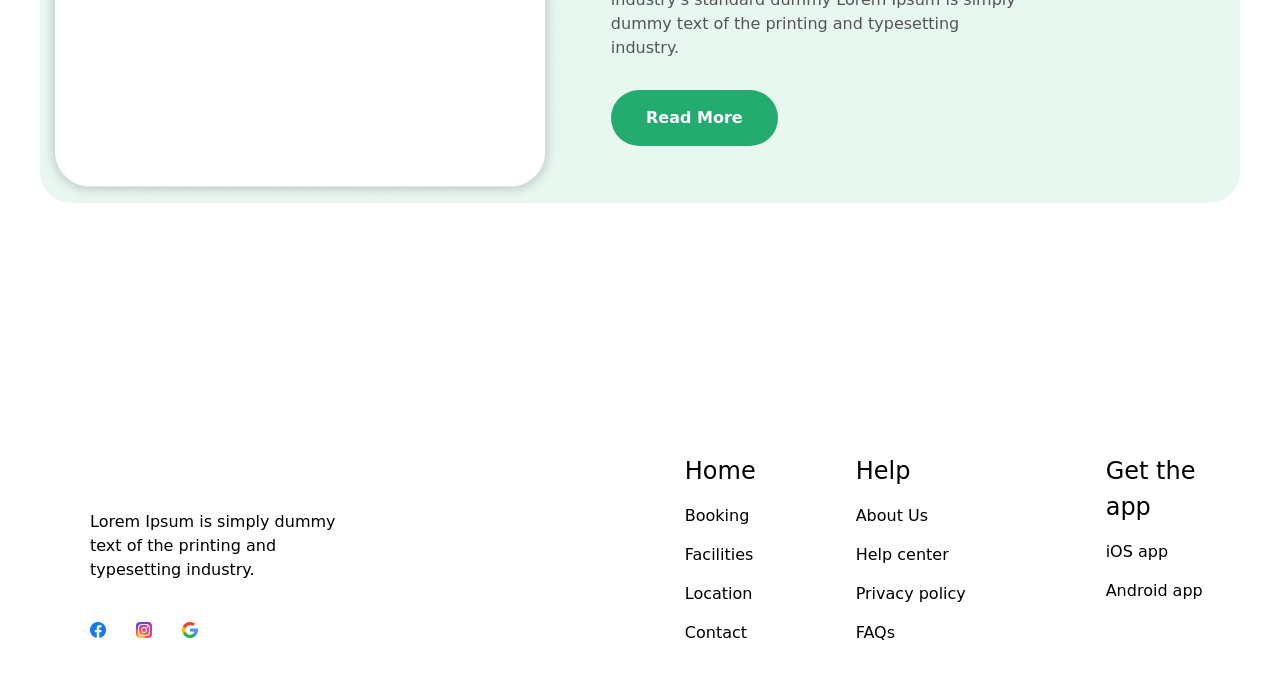
==== commit a2bddaf2: "fix2" ====
--- a/src/page2.html
+++ b/src/page2.html
@@ -172,7 +172,7 @@
     </section>
     <section>
         <div class="max-w-[1200px] m-auto flex flex-col items-center gap-[30px] mt-[150px]">
-            <img src="../Company location & contact.png" alt="">
+            <img src="./Company location & contact.png" alt="">
         </div>
     </section>
     <footer>
